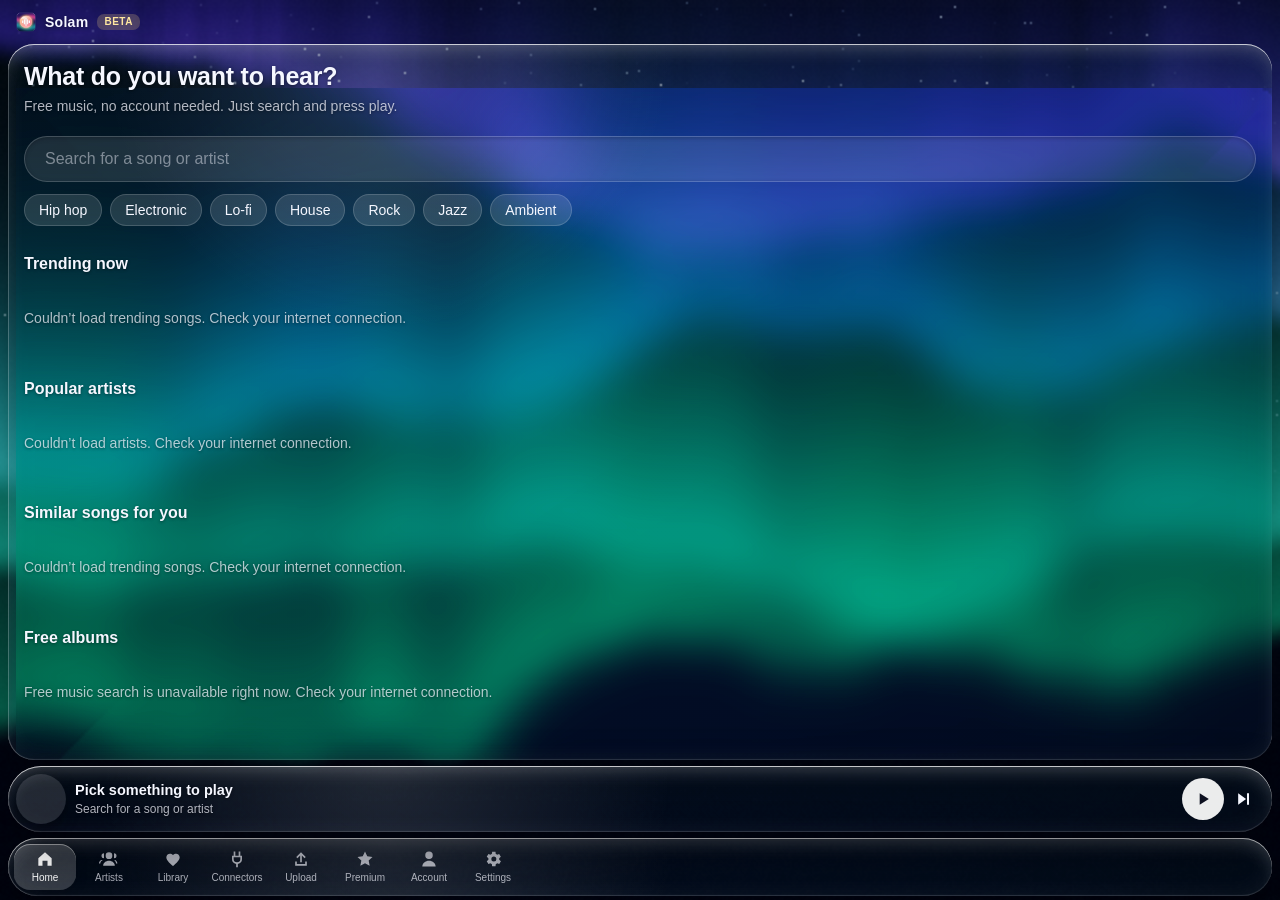
==== app/index.html @ c08d7400 "Add the iPhone version, password reset and Connectors Co-Authored-By: Claude Opus 5.5 <noreply@anthr" ====
<!doctype html>
<html lang="en">
<head>
  <meta charset="utf-8">
  <meta http-equiv="Content-Security-Policy" content="default-src 'self'; script-src 'self' https://api.deezer.com; style-src 'self' 'unsafe-inline'; img-src 'self' data: blob: https:; media-src 'self' data: blob: https:; connect-src 'self' https:; manifest-src 'self'; worker-src 'self'; object-src 'none'; base-uri 'none'">
  <meta name="viewport" content="width=device-width, initial-scale=1, viewport-fit=cover">
  <meta name="theme-color" content="#0a0c1c">
  <meta name="apple-mobile-web-app-capable" content="yes">
  <meta name="mobile-web-app-capable" content="yes">
  <meta name="apple-mobile-web-app-status-bar-style" content="black-translucent">
  <meta name="apple-mobile-web-app-title" content="Solam">
  <link rel="apple-touch-icon" href="icon.png">
  <link rel="icon" href="icon.png">
  <link rel="manifest" href="manifest.webmanifest">
  <title>Solam</title>
  <link rel="stylesheet" href="styles.css">
  <link rel="stylesheet" href="mobile.css">
</head>
<body>
  <canvas id="bg"></canvas>

  <header id="titlebar">
    <div class="brand"><img src="icon.png" alt=""><span>Solam</span><span class="beta-tag">BETA</span><button id="update-notice" hidden></button></div>
    <div class="win-buttons">
      <button id="win-min" title="Minimize" data-t="title" aria-label="Minimize"></button>
      <button id="win-max" title="Maximize" data-t="title" aria-label="Maximize"></button>
      <button id="win-close" title="Close" data-t="title" aria-label="Close"></button>
    </div>
  </header>

  <nav id="dock" class="glass pulse" aria-label="Main menu"></nav>

  <main id="stage">
    <section class="page" id="page-home"><div class="glass panel scroll" id="home"></div></section>
    <section class="page" id="page-library"><div class="glass panel scroll" id="library"></div></section>
    <section class="page" id="page-artists"><div class="glass panel scroll" id="artists"></div></section>
    <section class="page" id="page-artist"><div class="glass panel scroll" id="artist"></div></section>
    <section class="page" id="page-collection"><div class="glass panel scroll" id="collection"></div></section>
    <section class="page" id="page-connectors"><div class="glass panel scroll" id="connectors"></div></section>
    <section class="page" id="page-upload"><div class="glass panel scroll" id="upload"></div></section>
    <section class="page" id="page-premium"><div class="glass panel scroll" id="premium"></div></section>
    <section class="page" id="page-account"><div class="glass panel scroll" id="account"></div></section>
    <section class="page" id="page-settings"><div class="glass panel scroll" id="settings"></div></section>
  </main>

  <section id="bigcover" aria-hidden="true">
    <button class="icon-button" id="bigcover-close" title="Close big cover" data-t="title" aria-label="Close big cover"></button>
    <div class="bc-art">
      <canvas id="bc-viz"></canvas>
      <img id="bc-img" alt="">
    </div>
    <div class="bc-side">
      <h1 id="bc-title"></h1>
      <p id="bc-artist"></p>
      <div class="glass bc-lyrics" id="bc-lyrics"></div>
    </div>
  </section>

  <footer id="player" class="glass pulse">
    <button id="np-art" title="Open big cover" data-t="title" aria-label="Open big cover"><img alt=""></button>
    <div class="np-text">
      <strong id="np-title"></strong>
      <span id="np-artist"></span>
    </div>
    <button id="np-heart" class="icon-button heart" title="Add to favourites" aria-label="Add to favourites" data-t="title" hidden></button>
    <span class="badge" id="np-badge" hidden></span>
    <div class="np-center">
      <div class="np-controls">
        <button id="np-prev" class="icon-button" title="Previous" data-t="title" aria-label="Previous"></button>
        <button id="np-play" class="icon-button big" title="Play or pause" data-t="title" aria-label="Play or pause"></button>
        <button id="np-next" class="icon-button" title="Next" data-t="title" aria-label="Next"></button>
      </div>
      <div class="np-time">
        <span id="np-pos">0:00</span>
        <input id="np-seek" type="range" min="0" max="1000" value="0" aria-label="Position">
        <span id="np-dur">0:00</span>
      </div>
    </div>
    <canvas id="np-viz" width="150" height="46"></canvas>
    <div class="np-tools">
      <input id="np-volume" type="range" min="0" max="1" step="0.01" aria-label="Volume">
      <button id="np-mini" class="icon-button" title="Mini player" data-t="title" aria-label="Mini player"></button>
    </div>
  </footer>

  <div id="toast" role="status"></div>
  <audio id="audio" preload="metadata"></audio>
  <audio id="audio2" preload="metadata"></audio>

  <script src="web-config.js"></script>
  <script src="i18n.js"></script>
  <script src="connectors.js"></script>
  <script src="music-core.js"></script>
  <script src="web-backend.js"></script>
  <script src="web-bridge.js"></script>
  <script src="themes.js"></script>
  <script src="glass.js"></script>
  <script src="app.js"></script>
  <script src="register-sw.js"></script>
</body>
</html>
---- app/styles.css ----
:root {
  --tint-rgb: 14, 22, 44;
  --tint-a: 0.25;
  --radius: 26px;
  --shine: 0.25;
  --ink: #f5f7ff;
  --ink-soft: rgba(245, 247, 255, 0.72);
  --ink-faint: rgba(245, 247, 255, 0.46);
  --line: rgba(255, 255, 255, 0.16);
  --accent: #7fe3ff;
  --glow: 120, 170, 255;
}

* { box-sizing: border-box; }

html, body {
  height: 100%;
  margin: 0;
  overflow: hidden;
  background: #05060c;
  color: var(--ink);
  font: 14px/1.45 "Segoe UI Variable Text", "Segoe UI", sans-serif;
  user-select: none;
}

button, input { font: inherit; color: inherit; }
button { border: 0; background: none; cursor: pointer; }
img { display: block; }
h1, h2, h3, p { margin: 0; }

#bg { position: fixed; inset: 0; width: 100%; height: 100%; }

/* Liquid glass */
.glass {
  position: relative;
  isolation: isolate;
  overflow: hidden;
  border-radius: var(--radius);
  background: linear-gradient(145deg, rgba(var(--tint-rgb), calc(var(--tint-a) * 0.82)), rgba(var(--tint-rgb), calc(var(--tint-a) * 1.12)));
  box-shadow:
    inset 0 1px 0.5px rgba(255, 255, 255, 0.72),
    inset 1px 0 0.5px rgba(255, 255, 255, 0.2),
    inset 0 -1px 1px rgba(255, 255, 255, 0.16),
    inset 0 14px 26px -18px rgba(255, 255, 255, 0.4),
    inset 0 0 26px rgba(255, 255, 255, 0.06),
    0 18px 50px rgba(0, 0, 0, 0.38);
  text-shadow: 0 1px 3px rgba(0, 0, 0, 0.42);
}

.glass::before {
  content: "";
  position: absolute;
  inset: 0;
  z-index: -1;
  border-radius: inherit;
  pointer-events: none;
  opacity: var(--shine);
  background: radial-gradient(420px circle at var(--mx, 30%) var(--my, 0%), rgba(255, 255, 255, 0.48), transparent 68%);
}

.glass::after {
  content: "";
  position: absolute;
  top: -40%;
  bottom: -40%;
  left: -45%;
  width: 34%;
  z-index: -1;
  pointer-events: none;
  opacity: calc(var(--shine) * 0.55);
  transform: rotate(16deg);
  background: linear-gradient(90deg, transparent, rgba(255, 255, 255, 0.3), transparent);
  animation: sweep 13s ease-in-out infinite;
}

@keyframes sweep {
  0%, 12% { left: -45%; }
  62%, 100% { left: 125%; }
}

/* Frame */
#titlebar {
  position: fixed;
  top: 0;
  left: 0;
  right: 0;
  height: 40px;
  z-index: 40;
  display: flex;
  align-items: center;
  justify-content: space-between;
  -webkit-app-region: drag;
}

.brand {
  display: flex;
  align-items: center;
  gap: 9px;
  padding-left: 18px;
  font-weight: 600;
  letter-spacing: 0.02em;
  text-shadow: 0 1px 5px rgba(0, 0, 0, 0.55);
}
.brand img { width: 20px; height: 20px; }

.win-buttons { display: flex; height: 100%; -webkit-app-region: no-drag; }
.win-buttons button { width: 46px; display: grid; place-items: center; transition: background 0.15s; }
.win-buttons button:hover { background: rgba(255, 255, 255, 0.14); }
.win-buttons #win-close:hover { background: #d92a3f; }
.win-buttons svg { width: 13px; height: 13px; }

#dock {
  position: fixed;
  top: 52px;
  left: 16px;
  bottom: 118px;
  width: 72px;
  z-index: 10;
  display: flex;
  flex-direction: column;
  align-items: center;
  gap: 3px;
  padding: 8px 0;
  overflow-y: auto;
}

.dock-item {
  position: relative;
  flex: none;
  width: 56px;
  padding: 5px 0 4px;
  border-radius: 16px;
  color: var(--ink-soft);
  display: flex;
  flex-direction: column;
  align-items: center;
  gap: 2px;
  font-size: 10.5px;
  transition: background 0.2s, color 0.2s;
}
.dock-item svg { width: 20px; height: 20px; }
.dock-item:hover { background: rgba(255, 255, 255, 0.1); color: var(--ink); }
.dock-item.active {
  color: #fff;
  background: rgba(255, 255, 255, 0.2);
  box-shadow: inset 0 1px 0 rgba(255, 255, 255, 0.5), 0 3px 12px rgba(0, 0, 0, 0.2);
}
.dock-spacer { flex: 1; }

#stage {
  position: fixed;
  top: 52px;
  left: 102px;
  right: 16px;
  bottom: 118px;
  z-index: 5;
}

.page { position: absolute; inset: 0; opacity: 0; visibility: hidden; transition: opacity 0.22s; }
.page.active { opacity: 1; visibility: visible; }
.page.active > .panel { animation: page-in 0.5s cubic-bezier(.2, .85, .2, 1) backwards; }
@keyframes page-in { from { opacity: 0; transform: translateY(18px) scale(0.985); } }
.panel { height: 100%; }
.scroll { overflow-y: auto; padding: 30px 34px 40px; }

::-webkit-scrollbar { width: 9px; }
::-webkit-scrollbar-thumb { background: rgba(255, 255, 255, 0.25); border: 2px solid transparent; background-clip: padding-box; border-radius: 9px; }

/* Content */
.page-title { font: 600 30px/1.15 "Segoe UI Variable Display", "Segoe UI", sans-serif; letter-spacing: -0.01em; }
.page-sub { color: var(--ink-soft); margin: 5px 0 20px; max-width: 700px; }
.section-title { font-size: 16px; font-weight: 600; margin: 26px 0 11px; }

.search {
  width: 100%;
  max-width: 660px;
  height: 46px;
  padding: 0 20px;
  border: 1px solid var(--line);
  border-radius: 23px;
  outline: 0;
  background: rgba(255, 255, 255, 0.11);
  box-shadow: inset 0 1px 4px rgba(0, 0, 0, 0.22);
  user-select: text;
}
.search::placeholder { color: var(--ink-faint); }
.search:focus { border-color: rgba(255, 255, 255, 0.55); background: rgba(255, 255, 255, 0.16); }

.row-button, .button, .chip {
  border-radius: 18px;
  background: rgba(255, 255, 255, 0.13);
  border: 1px solid var(--line);
  transition: background 0.18s;
}
.row-button:hover, .button:hover, .chip:hover { background: rgba(255, 255, 255, 0.23); }
.button { height: 36px; padding: 0 15px; }
.button.small { height: 30px; padding: 0 12px; font-size: 12.5px; }
.chip { height: 32px; padding: 0 14px; }
.chips, .actions { display: flex; flex-wrap: wrap; gap: 8px; margin: 12px 0; }

.track {
  width: 100%;
  display: grid;
  grid-template-columns: 44px minmax(0, 1fr) auto auto 34px 34px 50px;
  gap: 10px;
  cursor: pointer;
  align-items: center;
  padding: 7px 10px;
  border-radius: 13px;
  text-align: left;
  transition: background 0.15s, transform 0.22s cubic-bezier(.2, .8, .2, 1), box-shadow 0.22s;
  animation: row-in 0.5s cubic-bezier(.2, .8, .2, 1) calc(var(--i, 0) * 26ms) backwards;
}
@keyframes row-in { from { opacity: 0; transform: translateY(14px); } }
.track:hover { background: rgba(255, 255, 255, 0.11); transform: translateY(-2px) scale(1.006); box-shadow: 0 8px 22px rgba(0, 0, 0, 0.2); }
.track .add, .track .heart:not(.on) { opacity: 0; transition: opacity 0.15s; }
.track:hover .add, .track:hover .heart, .track:focus-within .add, .track:focus-within .heart { opacity: 1; }
.track .icon-button { width: 32px; height: 32px; }
.track .icon-button svg { width: 18px; height: 18px; }
.heart.on { color: #ff5c8a; }
.plays { color: var(--ink-soft); font-size: 12px; white-space: nowrap; }
.artist-link { display: block; max-width: 100%; padding: 0; color: var(--ink-soft); font-size: 12px; overflow: hidden; white-space: nowrap; text-overflow: ellipsis; text-align: left; }
.artist-link:hover { color: #fff; text-decoration: underline; }
.track.playing { background: rgba(255, 255, 255, 0.18); }
.track img, .track .blank { width: 44px; height: 44px; border-radius: 9px; object-fit: cover; background: rgba(255, 255, 255, 0.12); }
.track-text { min-width: 0; }
.track-text strong, .track-text span, .np-text strong, .np-text span {
  display: block;
  overflow: hidden;
  white-space: nowrap;
  text-overflow: ellipsis;
}
.track-text strong { font-weight: 600; }
.track-text span { color: var(--ink-soft); font-size: 12px; }
.track time { color: var(--ink-faint); font-size: 12px; text-align: right; }

.badge {
  flex: none;
  padding: 2px 8px;
  border-radius: 9px;
  background: rgba(255, 255, 255, 0.14);
  color: var(--ink-soft);
  font-size: 10.5px;
  font-weight: 600;
  white-space: nowrap;
  letter-spacing: 0.02em;
}
.badge.lossless { background: rgba(110, 255, 195, 0.25); color: #caffe8; }

.empty { color: var(--ink-soft); padding: 22px 0; }

.album-grid { display: grid; grid-template-columns: repeat(auto-fill, minmax(155px, 1fr)); gap: 15px; }
.album { text-align: left; min-width: 0; padding: 8px; border-radius: 15px; transition: background 0.18s; }
.album:hover { background: rgba(255, 255, 255, 0.13); }
.album img { width: 100%; aspect-ratio: 1; object-fit: cover; border-radius: 11px; background: rgba(255, 255, 255, 0.1); }
.album strong, .album span { display: block; overflow: hidden; white-space: nowrap; text-overflow: ellipsis; }
.album strong { margin-top: 7px; font-size: 13px; }
.album span { color: var(--ink-soft); font-size: 12px; }

/* Player */
#player {
  position: fixed;
  left: 16px;
  right: 16px;
  bottom: 14px;
  height: 90px;
  z-index: 30;
  display: flex;
  align-items: center;
  gap: 13px;
  padding: 0 19px 0 12px;
  border-radius: 45px;
  transition: opacity 0.3s, transform 0.3s;
}

#np-art { flex: none; width: 66px; height: 66px; padding: 0; border-radius: 50%; overflow: hidden; background: rgba(255, 255, 255, 0.13); box-shadow: 0 5px 16px rgba(0, 0, 0, 0.32); }
#np-art img { width: 100%; height: 100%; object-fit: cover; }
#np-art img:not([src]) { visibility: hidden; }
.np-text { flex: 0 1 240px; min-width: 90px; }
.np-text strong { font-size: 14.5px; }
.np-text span { color: var(--ink-soft); font-size: 12px; }

.np-center { flex: 1; min-width: 240px; display: flex; flex-direction: column; align-items: center; gap: 3px; }
.np-controls { display: flex; align-items: center; gap: 7px; }
.np-time { width: 100%; max-width: 560px; display: flex; align-items: center; gap: 9px; color: var(--ink-soft); font-size: 11.5px; font-variant-numeric: tabular-nums; }
.np-time input { flex: 1; }

.icon-button { width: 36px; height: 36px; border-radius: 50%; display: grid; place-items: center; transition: background 0.15s, transform 0.15s; }
.icon-button:hover { background: rgba(255, 255, 255, 0.16); }
.icon-button:active { transform: scale(0.92); }
.icon-button svg { width: 20px; height: 20px; }
.icon-button.big { width: 44px; height: 44px; background: rgba(255, 255, 255, 0.92); color: #0d1020; }
.icon-button.big:hover { background: #fff; }
.icon-button.active { color: var(--accent); }

#np-viz { flex: none; width: 150px; height: 46px; }
.np-tools { flex: none; display: flex; align-items: center; gap: 5px; }
#np-volume { width: 88px; }

input[type="range"] { -webkit-appearance: none; appearance: none; height: 16px; margin: 0; background: transparent; cursor: pointer; --fill: 0%; }
input[type="range"]::-webkit-slider-runnable-track {
  height: 5px;
  border-radius: 3px;
  background: linear-gradient(90deg, #fff var(--fill), rgba(255, 255, 255, 0.26) var(--fill));
}
input[type="range"]::-webkit-slider-thumb {
  -webkit-appearance: none;
  width: 15px;
  height: 15px;
  margin-top: -5px;
  border-radius: 50%;
  background: #fff;
  box-shadow: 0 1px 6px rgba(0, 0, 0, 0.4);
}

/* Big cover */
#bigcover {
  position: fixed;
  inset: 40px 0 112px;
  z-index: 20;
  display: grid;
  grid-template-columns: minmax(0, 1.05fr) minmax(320px, 1fr);
  gap: 44px;
  align-items: center;
  padding: 10px 56px 16px;
  opacity: 0;
  visibility: hidden;
  transform: scale(1.025);
  perspective: 900px;
  transition: opacity 0.32s, transform 0.42s cubic-bezier(.2, .8, .2, 1), visibility 0.32s;
}
body.big #bigcover { opacity: 1; visibility: visible; transform: none; }
body.big #dock, body.big #stage { opacity: 0; pointer-events: none; }
#dock, #stage { transition: opacity 0.3s; }
body.big.idle #player { opacity: 0; transform: translateY(24px); }

#bigcover-close { position: absolute; top: 3px; left: 16px; z-index: 2; }

.bc-art { position: relative; display: grid; place-items: center; height: 100%; min-height: 0; }
#bc-viz { position: absolute; width: 100%; height: 100%; }
#bc-img {
  position: relative;
  width: min(62%, 54vh);
  aspect-ratio: 1;
  object-fit: cover;
  border-radius: 28px;
  background: rgba(255, 255, 255, 0.1);
  box-shadow: inset 0 0 0 1px rgba(255, 255, 255, 0.3), 0 30px 76px rgba(0, 0, 0, 0.52), 0 0 110px rgba(var(--glow), 0.5);
  transition: transform 0.22s ease-out, box-shadow 0.6s;
}
#bc-img:not([src]) { visibility: hidden; }

.bc-side { display: flex; flex-direction: column; height: 100%; min-height: 0; padding-top: 18px; }
#bc-title { font: 700 clamp(25px, 3.1vw, 42px)/1.1 "Segoe UI Variable Display", "Segoe UI", sans-serif; text-shadow: 0 2px 12px rgba(0, 0, 0, 0.5); }
#bc-artist { margin: 6px 0 16px; color: var(--ink-soft); font-size: 16px; text-shadow: 0 1px 6px rgba(0, 0, 0, 0.5); }
.bc-lyrics { flex: 1; min-height: 0; overflow-y: auto; padding: 22px 26px; scroll-behavior: smooth; }
.bc-lyrics p { margin: 0 0 13px; font-size: 20px; font-weight: 600; line-height: 1.32; color: var(--ink-faint); transition: color 0.25s, transform 0.25s; transform-origin: left center; }
.bc-lyrics p.past { color: var(--ink-soft); }
.bc-lyrics p.current { color: #fff; transform: scale(1.04); }
.bc-lyrics.plain p { font-size: 16px; font-weight: 500; color: var(--ink-soft); margin-bottom: 6px; }
.bc-lyrics .lyric-note { font-size: 15px; font-weight: 500; color: var(--ink-soft); }

/* Settings */
.setting-group { margin-top: 15px; padding: 17px 20px; border-radius: 19px; background: rgba(255, 255, 255, 0.07); border: 1px solid rgba(255, 255, 255, 0.1); }
.setting-group h3 { font-size: 16px; font-weight: 600; margin-bottom: 9px; }
.setting { display: grid; grid-template-columns: minmax(170px, 1fr) minmax(170px, 1.5fr) 52px; gap: 15px; align-items: center; min-height: 42px; }
.setting label { display: block; }
.setting small { display: block; color: var(--ink-soft); font-size: 11.5px; line-height: 1.25; }
.setting output { text-align: right; color: var(--ink-soft); font-variant-numeric: tabular-nums; font-size: 12px; }
.setting input[type="range"] { width: 100%; }

.toggle { position: relative; width: 42px; height: 24px; border-radius: 12px; background: rgba(255, 255, 255, 0.22); transition: background 0.2s; justify-self: start; }
.toggle::after { content: ""; position: absolute; top: 3px; left: 3px; width: 18px; height: 18px; border-radius: 50%; background: #fff; box-shadow: 0 1px 4px rgba(0, 0, 0, 0.35); transition: transform 0.24s cubic-bezier(.3, 1.5, .5, 1); }
.toggle[aria-checked="true"] { background: #38c8a1; }
.toggle[aria-checked="true"]::after { transform: translateX(18px); }

.segmented { display: inline-flex; padding: 3px; border-radius: 15px; background: rgba(0, 0, 0, 0.2); justify-self: start; flex-wrap: wrap; }
.segmented button { min-width: 62px; height: 28px; padding: 0 11px; border-radius: 12px; color: var(--ink-soft); font-size: 12.5px; }
.segmented button.on { color: #101428; background: rgba(255, 255, 255, 0.92); text-shadow: none; font-weight: 600; }

.theme-grid { display: grid; grid-template-columns: repeat(auto-fill, minmax(150px, 1fr)); gap: 11px; margin-bottom: 11px; }
.theme-card { position: relative; height: 92px; overflow: hidden; border-radius: 15px; text-align: left; padding: 9px 12px; display: flex; align-items: flex-end; font-weight: 600; background-size: 220% 220%; animation: drift 9s ease-in-out infinite alternate; box-shadow: inset 0 0 0 1px rgba(255, 255, 255, 0.2); text-shadow: 0 1px 5px rgba(0, 0, 0, 0.75); }
.theme-card.on { box-shadow: inset 0 0 0 2px #fff, 0 0 18px rgba(255, 255, 255, 0.38); }
@keyframes drift { from { background-position: 0% 30%; } to { background-position: 100% 70%; } }
.theme-aurora { background-image: linear-gradient(120deg, #06152e, #0d8e74, #5430c9, #06152e); }
.theme-ocean { background-image: linear-gradient(120deg, #021128, #06506f, #1ba7b2, #021a35); }
.theme-galaxy { background-image: linear-gradient(120deg, #07041b, #2a2d9e, #ad2d88, #e9b189, #07041b); }
.theme-lava { background-image: linear-gradient(120deg, #120306, #7c0b05, #ff5a06, #ffc145, #240505); }
.theme-neon { background-image: linear-gradient(120deg, #08072a, #5a0d72, #ee1898, #16b8f0, #08072a); }
.theme-album { background-image: linear-gradient(120deg, #43309b, #cb4b8a, #e7a35f, #2a7ea3); }

.source-row { display: flex; align-items: center; gap: 13px; min-height: 39px; }
.source-row strong { min-width: 130px; }
.source-row span { flex: 1; color: var(--ink-soft); font-size: 12.5px; }
.status-note { color: var(--ink-soft); font-size: 12.5px; margin-top: 8px; }

.folder-row { display: flex; align-items: center; gap: 10px; color: var(--ink-soft); font-size: 12.5px; padding: 3px 0; }
.folder-row span { flex: 1; overflow: hidden; white-space: nowrap; text-overflow: ellipsis; }

#toast {
  position: fixed;
  left: 50%;
  bottom: 118px;
  z-index: 50;
  max-width: 600px;
  padding: 9px 17px;
  border-radius: 18px;
  background: rgba(10, 13, 28, 0.88);
  border: 1px solid var(--line);
  opacity: 0;
  pointer-events: none;
  transform: translate(-50%, 10px);
  transition: opacity 0.22s, transform 0.22s;
}
#toast.show { opacity: 1; transform: translate(-50%, 0); }

button:focus-visible, input:focus-visible { outline: 2px solid #fff; outline-offset: 2px; }

@media (max-width: 1160px) {
  #np-viz { display: none; }
  #np-badge { display: none; }
}

@media (prefers-reduced-motion: reduce) {
  .glass::after, .theme-card { animation: none; }
}


/* Artists */
.artist-row { display: flex; gap: 14px; overflow-x: auto; padding: 4px 2px 12px; }
.artist-grid { display: grid; grid-template-columns: repeat(auto-fill, minmax(140px, 1fr)); gap: 12px; }
.artist-card { flex: 0 0 136px; min-width: 0; padding: 12px 8px; border-radius: 18px; text-align: center; transition: background 0.2s, transform 0.25s cubic-bezier(.2, .8, .2, 1); animation: row-in 0.5s cubic-bezier(.2, .8, .2, 1) backwards; }
.artist-card:hover { background: rgba(255, 255, 255, 0.13); transform: translateY(-4px); }
.artist-card img, .blank.round { display: grid; place-items: center; width: 104px; height: 104px; margin: 0 auto 9px; border-radius: 50%; object-fit: cover; background: rgba(255, 255, 255, 0.14); font-size: 36px; font-weight: 600; box-shadow: 0 8px 22px rgba(0, 0, 0, 0.3); }
.artist-card strong, .artist-card span { display: block; overflow: hidden; white-space: nowrap; text-overflow: ellipsis; }
.artist-card span { color: var(--ink-soft); font-size: 12px; }
.top-artist { display: flex; align-items: center; gap: 18px; width: 100%; max-width: 520px; padding: 14px 18px; border-radius: 20px; text-align: left; background: rgba(255, 255, 255, 0.11); border: 1px solid rgba(255, 255, 255, 0.14); transition: background 0.2s, transform 0.25s; }
.top-artist:hover { background: rgba(255, 255, 255, 0.19); transform: translateY(-2px); }
.top-artist img, .top-artist .blank.round { flex: none; width: 92px; height: 92px; margin: 0; border-radius: 50%; object-fit: cover; }
.top-artist strong { font-size: 24px; font-weight: 700; }
.top-artist svg { width: 20px; height: 20px; margin-left: 6px; color: var(--accent); vertical-align: -3px; }
.top-artist span { display: block; color: var(--ink-soft); }

.back { position: relative; z-index: 2; margin-bottom: 10px; }
.artist-banner { position: relative; min-height: 270px; display: flex; align-items: flex-end; overflow: hidden; border-radius: 22px; background: linear-gradient(120deg, rgba(var(--glow), 0.5), rgba(255, 255, 255, 0.08)); box-shadow: 0 16px 40px rgba(0, 0, 0, 0.3); animation: page-in 0.55s cubic-bezier(.2, .85, .2, 1) backwards; }
.banner-image { position: absolute; inset: 0; width: 100%; height: 100%; object-fit: cover; }
.banner-shade { position: absolute; inset: 0; background: linear-gradient(180deg, rgba(4, 6, 16, 0.08), rgba(4, 6, 16, 0.8)); }
.banner-content { position: relative; display: flex; align-items: center; gap: 22px; padding: 22px 26px; width: 100%; }
.banner-pic, .banner-content .blank.round { flex: none; width: 148px; height: 148px; margin: 0; border-radius: 50%; object-fit: cover; box-shadow: 0 0 0 3px rgba(255, 255, 255, 0.7), 0 14px 34px rgba(0, 0, 0, 0.45); }
.banner-text { min-width: 0; }
.banner-text h1 { margin: 0; font: 700 38px/1.1 "Segoe UI Variable Display", "Segoe UI", sans-serif; overflow-wrap: anywhere; }
.banner-text h1 svg { width: 26px; height: 26px; margin-left: 8px; color: var(--accent); vertical-align: -3px; }
.banner-text > p { color: var(--ink-soft); }
.stats { display: flex; flex-wrap: wrap; gap: 26px; margin-top: 10px; }
.stat strong { display: block; font-size: 20px; }
.stat span { color: var(--ink-soft); font-size: 12px; }
.artist-bio { margin: 14px 4px 0; max-width: 780px; color: var(--ink-soft); white-space: pre-line; user-select: text; }
.button.primary { color: #0d1020; font-weight: 600; text-shadow: none; background: rgba(255, 255, 255, 0.93); }
.button.primary:hover { background: #fff; }
.button.follow.on { background: rgba(255, 255, 255, 0.3); }
.button:disabled { cursor: default; opacity: 0.68; }
.chip.selected { color: #0d1020; text-shadow: none; font-weight: 600; background: rgba(255, 255, 255, 0.92); }
.hidden { display: none !important; }

[hidden] { display: none !important; }

/* Forms */
.field { width: 100%; max-width: 440px; height: 38px; padding: 0 13px; border: 1px solid var(--line); border-radius: 12px; outline: 0; color-scheme: dark; background: rgba(255, 255, 255, 0.1); user-select: text; }
.field:focus { border-color: rgba(255, 255, 255, 0.6); }
.field::placeholder { color: var(--ink-faint); }
.form-row { margin: 13px 0; }
.form-row > label { display: block; margin-bottom: 5px; font-weight: 600; }
.form-row > small { display: block; margin-top: 4px; color: var(--ink-soft); font-size: 12px; }
.form-row label.check, label.check { display: flex; align-items: center; gap: 9px; margin: 8px 0; font-weight: 400; cursor: pointer; }
.check input { width: 17px; height: 17px; accent-color: #38c8a1; }
.auth .field { display: block; margin-bottom: 9px; }
.notice { padding: 13px 17px; border-radius: 15px; background: rgba(255, 255, 255, 0.1); }
.group-head { display: flex; align-items: center; gap: 8px; }
.group-head h3 { flex: 1; margin: 0; }
.review-row { display: flex; align-items: center; gap: 10px; padding: 8px 10px; border-radius: 12px; }
.review-row:hover { background: rgba(255, 255, 255, 0.08); }
.review-row .track-text { flex: 1; }
.status-approved { background: rgba(110, 255, 195, 0.25); color: #caffe8; }
.status-rejected { background: rgba(255, 110, 130, 0.25); color: #ffd3da; }
.status-pending { background: rgba(255, 215, 120, 0.22); color: #ffeec2; }
.memory-reading { font-size: 18px; font-weight: 600; }

.pop-menu { position: fixed; z-index: 60; width: 250px; max-height: 300px; overflow-y: auto; padding: 7px; border-radius: 15px; background: rgba(16, 20, 40, 0.97); border: 1px solid var(--line); box-shadow: 0 16px 40px rgba(0, 0, 0, 0.5); animation: page-in 0.2s ease-out; }
.pop-menu > button { display: block; width: 100%; padding: 7px 10px; border-radius: 9px; text-align: left; overflow: hidden; white-space: nowrap; text-overflow: ellipsis; }
.pop-menu > button:hover { background: rgba(255, 255, 255, 0.13); }
.pop-new { display: flex; gap: 6px; padding: 5px 3px 2px; }
.pop-new .field { height: 30px; min-width: 0; padding: 0 9px; font-size: 13px; }

/* Premium */
.premium-hero { text-align: center; padding: 26px 0 10px; }
.premium-hero .page-sub { margin-left: auto; margin-right: auto; }
.premium-star { display: inline-grid; place-items: center; width: 82px; height: 82px; margin-bottom: 12px; border-radius: 50%; color: #ffe6a0; background: radial-gradient(circle at 35% 30%, rgba(255, 244, 200, 0.5), rgba(255, 190, 80, 0.12)); box-shadow: 0 0 58px rgba(255, 200, 90, 0.48); animation: float 4s ease-in-out infinite; }
.premium-star svg { width: 44px; height: 44px; }
@keyframes float { 50% { transform: translateY(-7px) rotate(5deg); } }
.soon { height: 46px; padding: 0 30px; border-radius: 23px; opacity: 1 !important; font-size: 16px; }
.perks { display: grid; grid-template-columns: repeat(auto-fit, minmax(210px, 1fr)); gap: 13px; margin-top: 26px; }
.perk { padding: 17px; border-radius: 18px; background: rgba(255, 255, 255, 0.09); border: 1px solid rgba(255, 255, 255, 0.12); animation: row-in 0.55s cubic-bezier(.2, .8, .2, 1) backwards; }
.perk strong { display: block; margin-bottom: 4px; font-size: 15px; }
.perk span { color: var(--ink-soft); font-size: 12.5px; }
.perk.more { display: grid; place-items: center; }

@media (max-width: 1160px) {
  .plays { display: none; }
  .track { grid-template-columns: 44px minmax(0, 1fr) 0 auto 34px 34px 46px; }
}

html.calm .track, html.calm .page.active > .panel, html.calm .artist-card, html.calm .artist-banner, html.calm .perk, html.calm .premium-star { animation: none; }
html.calm .track:hover, html.calm .artist-card:hover { transform: none; box-shadow: none; }

/* Blur-free glass for low memory: more tint keeps text readable, and the rim light stays. */
html.light-glass .glass { background: linear-gradient(145deg, rgba(var(--tint-rgb), calc(var(--tint-a) * 0.7 + 0.5)), rgba(var(--tint-rgb), calc(var(--tint-a) * 0.7 + 0.62))); }
html.light-glass .glass::after { display: none; }

#dock { scrollbar-width: none; }
#dock::-webkit-scrollbar { display: none; }

/* The moving light sweep needs its own graphics layer on every panel, so it is saved for High. */
html:not(.quality-high) .glass::after { display: none; }

/* Public beta */
.beta-tag { padding: 1px 7px; border-radius: 7px; background: rgba(255, 220, 130, 0.22); color: #ffe6a0; font-size: 10px; font-weight: 700; letter-spacing: 0.05em; text-shadow: none; }
#update-notice { -webkit-app-region: no-drag; margin-left: 8px; padding: 2px 11px; border-radius: 10px; background: rgba(110, 255, 195, 0.25); color: #caffe8; font-size: 12px; }
textarea.field { display: block; max-width: 100%; height: auto; padding: 9px 13px; resize: vertical; font: inherit; }
.pop-menu textarea.field { font-size: 13px; }
.pop-title { margin: 6px 3px 3px; color: var(--ink-faint); font-size: 11.5px; font-weight: 600; }
.pop-note { margin: 3px; color: var(--ink-faint); font-size: 12px; }
.offline-mark { display: inline-block; margin-right: 5px; color: #9ff5cf; vertical-align: -2px; }
.offline-mark svg { width: 14px; height: 14px; }
.track-text strong > span { display: inline; }
.track-text.wrap span { white-space: normal; }
.button.danger { background: #d92a3f; color: #fff; text-shadow: none; }
.button.danger:hover { background: #ee3a50; }
.profile-preview { position: relative; display: flex; align-items: center; gap: 14px; min-height: 118px; padding: 14px; margin-bottom: 8px; overflow: hidden; border-radius: 16px; background: linear-gradient(120deg, rgba(var(--glow), 0.4), rgba(255, 255, 255, 0.07)); }
.profile-preview strong { position: relative; font-size: 22px; text-shadow: 0 2px 8px rgba(0, 0, 0, 0.7); }
.profile-pic, .profile-preview .blank.round { position: relative; flex: none; width: 90px; height: 90px; margin: 0; border-radius: 50%; object-fit: cover; box-shadow: 0 0 0 2px rgba(255, 255, 255, 0.7), 0 8px 20px rgba(0, 0, 0, 0.4); }
.locked-row { display: flex; align-items: center; gap: 8px; margin-top: 10px; color: var(--ink-soft); font-size: 12.5px; }
.locked-row svg { flex: none; width: 15px; height: 15px; color: #ffe6a0; }

/* Connectors */
.steps { margin: 8px 0; padding-left: 22px; color: var(--ink-soft); font-size: 13px; }
.steps li { margin-bottom: 4px; }
.link-chip { margin: 2px 0 8px; font-size: 12.5px; }
.connector-card textarea.field { max-width: 560px; }
---- app/mobile.css ----
/* The phone layout of Solam. */
html, body { height: 100dvh; overscroll-behavior: none; -webkit-text-size-adjust: 100%; }
body { --top: calc(env(safe-area-inset-top, 0px) + 44px); --tabs: calc(env(safe-area-inset-bottom, 0px) + 62px); }

#titlebar { position: fixed; top: env(safe-area-inset-top, 0px); height: 44px; -webkit-app-region: none; }
.brand { padding-left: 16px; }
.win-buttons, #np-mini, #np-viz, #np-badge { display: none !important; }

#stage { top: var(--top); left: 8px; right: 8px; bottom: calc(var(--tabs) + 78px); }
.scroll { padding: 18px 16px 28px; -webkit-overflow-scrolling: touch; }
.page-title { font-size: 25px; }
.search { max-width: 100%; font-size: 16px; }
.field { font-size: 16px; max-width: 100%; }

#dock {
  top: auto; left: 8px; right: 8px; bottom: calc(env(safe-area-inset-bottom, 0px) + 4px);
  width: auto; height: 58px; flex-direction: row; justify-content: flex-start; gap: 2px;
  padding: 0 6px; overflow-x: auto; overflow-y: hidden; border-radius: 29px;
}
.dock-spacer { display: none; }
.dock-item { flex: 0 0 62px; width: 62px; font-size: 10px; }

#player {
  left: 8px; right: 8px; bottom: calc(var(--tabs) + 6px); height: 66px; gap: 9px;
  padding: 0 10px 0 8px; border-radius: 33px;
}
#np-art { width: 50px; height: 50px; }
.np-text { flex: 1 1 auto; min-width: 0; }
.np-center { flex: none; min-width: 0; }
.np-time, #np-prev, .np-tools { display: none; }
#np-heart { width: 34px; height: 34px; flex: none; }
.np-controls { gap: 2px; }
.icon-button.big { width: 42px; height: 42px; }

.track { grid-template-columns: 44px minmax(0, 1fr) 34px 34px; gap: 7px; padding: 7px 4px; }
.track .plays, .track .badge, .track time { display: none; }
.track .add, .track .heart:not(.on) { opacity: 0.8; }
.track:hover { transform: none; box-shadow: none; }

.artist-card { flex-basis: 112px; }
.artist-card img, .blank.round { width: 84px; height: 84px; }
.artist-grid { grid-template-columns: repeat(auto-fill, minmax(104px, 1fr)); }
.album-grid { grid-template-columns: repeat(auto-fill, minmax(120px, 1fr)); }
.top-artist img, .top-artist .blank.round { width: 68px; height: 68px; }
.top-artist strong { font-size: 19px; }

.artist-banner { min-height: 0; }
.banner-content { flex-direction: column; align-items: flex-start; gap: 12px; padding: 54px 16px 16px; }
.banner-pic, .banner-content .blank.round { width: 96px; height: 96px; }
.banner-text h1 { font-size: 27px; }
.stats { gap: 18px; }

.setting { grid-template-columns: minmax(0, 1fr); gap: 6px; padding: 8px 0; }
.setting output { display: none; }
.setting-group { padding: 14px; }
.theme-grid { grid-template-columns: repeat(2, minmax(0, 1fr)); }
.source-row, .review-row { flex-wrap: wrap; }
.connector-card .actions { flex-wrap: wrap; }
.perks { grid-template-columns: minmax(0, 1fr); }
.pop-menu { max-width: calc(100vw - 24px); }
#toast { width: calc(100% - 32px); max-width: none; bottom: calc(var(--tabs) + 82px); }

/* Big cover becomes one scrolling column, with the seek bar back in the player. */
#bigcover {
  inset: var(--top) 0 calc(var(--tabs) + 150px); display: block; overflow-y: auto; padding: 8px 18px 20px;
}
#bigcover-close { top: 0; left: 8px; }
.bc-art { height: auto; padding-top: 42px; }
#bc-viz { display: none; }
#bc-img { width: min(76vw, 42dvh); }
.bc-side { height: auto; padding-top: 16px; }
#bc-title { font-size: 25px; }
.bc-lyrics { min-height: 240px; }
.bc-lyrics p { font-size: 18px; }
body.big #player { height: 140px; flex-wrap: wrap; align-content: center; padding-top: 8px; padding-bottom: 8px; border-radius: 28px; }
body.big .np-text { flex-basis: calc(100% - 110px); }
body.big .np-center { order: 3; width: 100%; flex-basis: 100%; }
body.big .np-time { display: flex; max-width: none; }
body.big #np-prev { display: grid; }
body.big.idle #player { opacity: 1; transform: none; }
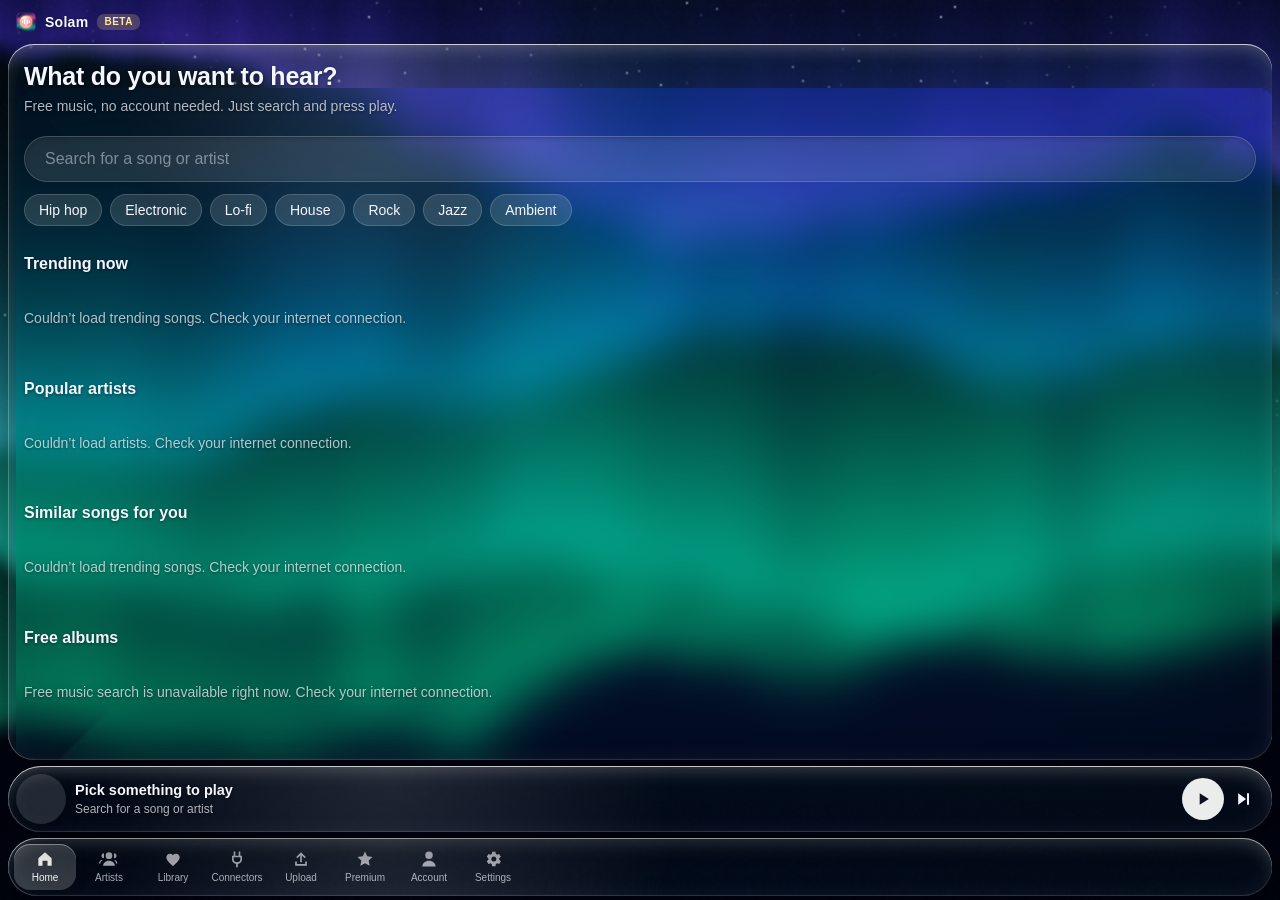
==== commit d6172d78: "Add Listen to the full song Co-Authored-By: Claude Opus 5.5 <noreply@anthropic.com>" ====
--- a/app/index.html
+++ b/app/index.html
@@ -52,6 +52,7 @@
     <div class="bc-side">
       <h1 id="bc-title"></h1>
       <p id="bc-artist"></p>
+      <button id="bc-full" class="chip full-song" hidden></button>
       <div class="glass bc-lyrics" id="bc-lyrics"></div>
     </div>
   </section>
@@ -64,6 +65,7 @@
     </div>
     <button id="np-heart" class="icon-button heart" title="Add to favourites" aria-label="Add to favourites" data-t="title" hidden></button>
     <span class="badge" id="np-badge" hidden></span>
+    <button id="np-full" class="chip full-song" hidden></button>
     <div class="np-center">
       <div class="np-controls">
         <button id="np-prev" class="icon-button" title="Previous" data-t="title" aria-label="Previous"></button>
--- a/app/styles.css
+++ b/app/styles.css
@@ -546,3 +546,9 @@
 .steps li { margin-bottom: 4px; }
 .link-chip { margin: 2px 0 8px; font-size: 12.5px; }
 .connector-card textarea.field { max-width: 560px; }
+
+.full-song { flex: none; height: 30px; padding: 0 12px; font-size: 12.5px; white-space: nowrap; }
+#bc-full { align-self: flex-start; margin: -6px 0 14px; }
+@media (max-width: 1180px) {
+  #np-full { display: none; }
+}
--- a/app/mobile.css
+++ b/app/mobile.css
@@ -4,7 +4,7 @@
 
 #titlebar { position: fixed; top: env(safe-area-inset-top, 0px); height: 44px; -webkit-app-region: none; }
 .brand { padding-left: 16px; }
-.win-buttons, #np-mini, #np-viz, #np-badge { display: none !important; }
+.win-buttons, #np-mini, #np-viz, #np-badge, #np-full { display: none !important; }
 
 #stage { top: var(--top); left: 8px; right: 8px; bottom: calc(var(--tabs) + 78px); }
 .scroll { padding: 18px 16px 28px; -webkit-overflow-scrolling: touch; }
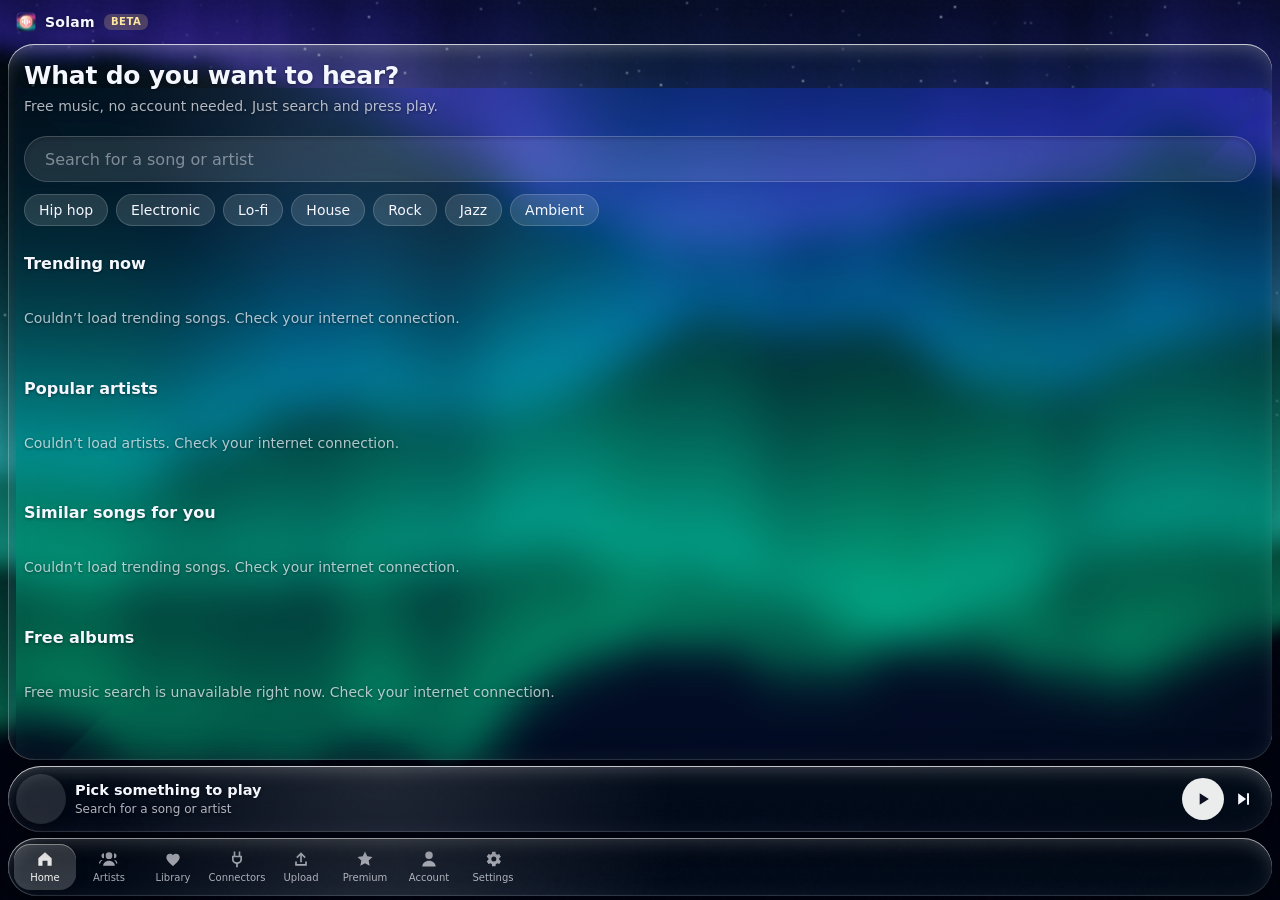
==== commit 421a92ad: "Add update messages and the Android notice Co-Authored-By: Claude Opus 5.5 <noreply@anthropic.com>" ====
--- a/app/index.html
+++ b/app/index.html
@@ -85,6 +85,15 @@
     </div>
   </footer>
 
+  <div id="update-box" class="glass" role="dialog" aria-labelledby="update-title" hidden>
+    <h2 id="update-title"></h2>
+    <p id="update-note"></p>
+    <div class="actions">
+      <button id="update-action" class="button primary"></button>
+      <button id="update-later" class="button"></button>
+    </div>
+  </div>
+
   <div id="toast" role="status"></div>
   <audio id="audio" preload="metadata"></audio>
   <audio id="audio2" preload="metadata"></audio>
--- a/app/styles.css
+++ b/app/styles.css
@@ -19,7 +19,7 @@
   overflow: hidden;
   background: #05060c;
   color: var(--ink);
-  font: 14px/1.45 "Segoe UI Variable Text", "Segoe UI", sans-serif;
+  font: 14px/1.45 "Segoe UI Variable Text", "Segoe UI", -apple-system, BlinkMacSystemFont, system-ui, sans-serif;
   user-select: none;
 }
 
@@ -167,7 +167,7 @@
 ::-webkit-scrollbar-thumb { background: rgba(255, 255, 255, 0.25); border: 2px solid transparent; background-clip: padding-box; border-radius: 9px; }
 
 /* Content */
-.page-title { font: 600 30px/1.15 "Segoe UI Variable Display", "Segoe UI", sans-serif; letter-spacing: -0.01em; }
+.page-title { font: 600 30px/1.15 "Segoe UI Variable Display", "Segoe UI", -apple-system, BlinkMacSystemFont, system-ui, sans-serif; letter-spacing: -0.01em; }
 .page-sub { color: var(--ink-soft); margin: 5px 0 20px; max-width: 700px; }
 .section-title { font-size: 16px; font-weight: 600; margin: 26px 0 11px; }
 
@@ -351,7 +351,7 @@
 #bc-img:not([src]) { visibility: hidden; }
 
 .bc-side { display: flex; flex-direction: column; height: 100%; min-height: 0; padding-top: 18px; }
-#bc-title { font: 700 clamp(25px, 3.1vw, 42px)/1.1 "Segoe UI Variable Display", "Segoe UI", sans-serif; text-shadow: 0 2px 12px rgba(0, 0, 0, 0.5); }
+#bc-title { font: 700 clamp(25px, 3.1vw, 42px)/1.1 "Segoe UI Variable Display", "Segoe UI", -apple-system, BlinkMacSystemFont, system-ui, sans-serif; text-shadow: 0 2px 12px rgba(0, 0, 0, 0.5); }
 #bc-artist { margin: 6px 0 16px; color: var(--ink-soft); font-size: 16px; text-shadow: 0 1px 6px rgba(0, 0, 0, 0.5); }
 .bc-lyrics { flex: 1; min-height: 0; overflow-y: auto; padding: 22px 26px; scroll-behavior: smooth; }
 .bc-lyrics p { margin: 0 0 13px; font-size: 20px; font-weight: 600; line-height: 1.32; color: var(--ink-faint); transition: color 0.25s, transform 0.25s; transform-origin: left center; }
@@ -448,7 +448,7 @@
 .banner-content { position: relative; display: flex; align-items: center; gap: 22px; padding: 22px 26px; width: 100%; }
 .banner-pic, .banner-content .blank.round { flex: none; width: 148px; height: 148px; margin: 0; border-radius: 50%; object-fit: cover; box-shadow: 0 0 0 3px rgba(255, 255, 255, 0.7), 0 14px 34px rgba(0, 0, 0, 0.45); }
 .banner-text { min-width: 0; }
-.banner-text h1 { margin: 0; font: 700 38px/1.1 "Segoe UI Variable Display", "Segoe UI", sans-serif; overflow-wrap: anywhere; }
+.banner-text h1 { margin: 0; font: 700 38px/1.1 "Segoe UI Variable Display", "Segoe UI", -apple-system, BlinkMacSystemFont, system-ui, sans-serif; overflow-wrap: anywhere; }
 .banner-text h1 svg { width: 26px; height: 26px; margin-left: 8px; color: var(--accent); vertical-align: -3px; }
 .banner-text > p { color: var(--ink-soft); }
 .stats { display: flex; flex-wrap: wrap; gap: 26px; margin-top: 10px; }
@@ -552,3 +552,21 @@
 @media (max-width: 1180px) {
   #np-full { display: none; }
 }
+
+/* Lyrics light up across each line as it plays. */
+.bc-lyrics:not(.plain) p:not(.lyric-note) { cursor: pointer; }
+.bc-lyrics p.current {
+  color: transparent;
+  background: linear-gradient(90deg, #fff var(--sweep, 0%), rgba(255, 255, 255, 0.42) var(--sweep, 0%));
+  -webkit-background-clip: text;
+  background-clip: text;
+  text-shadow: none;
+  filter: drop-shadow(0 0 12px rgba(var(--glow), 0.55));
+}
+html.calm .bc-lyrics p.current { color: #fff; background: none; }
+
+.show-more { display: block; margin: 12px auto 4px; }
+
+#update-box { position: fixed; top: 52px; left: 50%; z-index: 55; width: min(520px, calc(100% - 32px)); padding: 20px 24px; transform: translateX(-50%); background: linear-gradient(145deg, rgba(var(--tint-rgb), 0.92), rgba(var(--tint-rgb), 0.97)); backdrop-filter: blur(20px); -webkit-backdrop-filter: blur(20px); animation: page-in 0.4s ease-out; }
+#update-box h2 { font-size: 19px; margin-bottom: 6px; }
+#update-box p { color: var(--ink-soft); }
--- a/app/mobile.css
+++ b/app/mobile.css
@@ -1,5 +1,5 @@
 /* The phone layout of Solam. */
-html, body { height: 100dvh; overscroll-behavior: none; -webkit-text-size-adjust: 100%; }
+html, body { height: 100dvh; overscroll-behavior: none; -webkit-text-size-adjust: 100%; touch-action: manipulation; -webkit-tap-highlight-color: transparent; }
 body { --top: calc(env(safe-area-inset-top, 0px) + 44px); --tabs: calc(env(safe-area-inset-bottom, 0px) + 62px); }
 
 #titlebar { position: fixed; top: env(safe-area-inset-top, 0px); height: 44px; -webkit-app-region: none; }
@@ -70,7 +70,7 @@
 #bc-img { width: min(76vw, 42dvh); }
 .bc-side { height: auto; padding-top: 16px; }
 #bc-title { font-size: 25px; }
-.bc-lyrics { min-height: 240px; }
+.bc-lyrics { flex: none; height: max(260px, 42dvh); }
 .bc-lyrics p { font-size: 18px; }
 body.big #player { height: 140px; flex-wrap: wrap; align-content: center; padding-top: 8px; padding-bottom: 8px; border-radius: 28px; }
 body.big .np-text { flex-basis: calc(100% - 110px); }
@@ -78,3 +78,20 @@
 body.big .np-time { display: flex; max-width: none; }
 body.big #np-prev { display: grid; }
 body.big.idle #player { opacity: 1; transform: none; }
+
+/* A phone on its side has little height, so the glass shrinks to fit. */
+@media (orientation: landscape) and (max-height: 500px) {
+  body { --top: 36px; --tabs: calc(env(safe-area-inset-bottom, 0px) + 50px); }
+  #titlebar { height: 36px; }
+  #stage { left: max(8px, env(safe-area-inset-left, 0px)); right: max(8px, env(safe-area-inset-right, 0px)); bottom: calc(var(--tabs) + 58px); }
+  #dock { height: 46px; left: max(8px, env(safe-area-inset-left, 0px)); right: max(8px, env(safe-area-inset-right, 0px)); }
+  .dock-item { padding: 2px 0; }
+  .dock-item span { display: none; }
+  #player { height: 52px; bottom: calc(var(--tabs) + 2px); left: max(8px, env(safe-area-inset-left, 0px)); right: max(8px, env(safe-area-inset-right, 0px)); }
+  #np-art { width: 40px; height: 40px; }
+  .icon-button.big { width: 36px; height: 36px; }
+  #bigcover { inset: var(--top) 0 calc(var(--tabs) + 62px); }
+  body.big #player { height: 52px; flex-wrap: nowrap; }
+  body.big .np-center { order: 0; width: auto; flex-basis: auto; }
+  body.big .np-time { display: none; }
+}
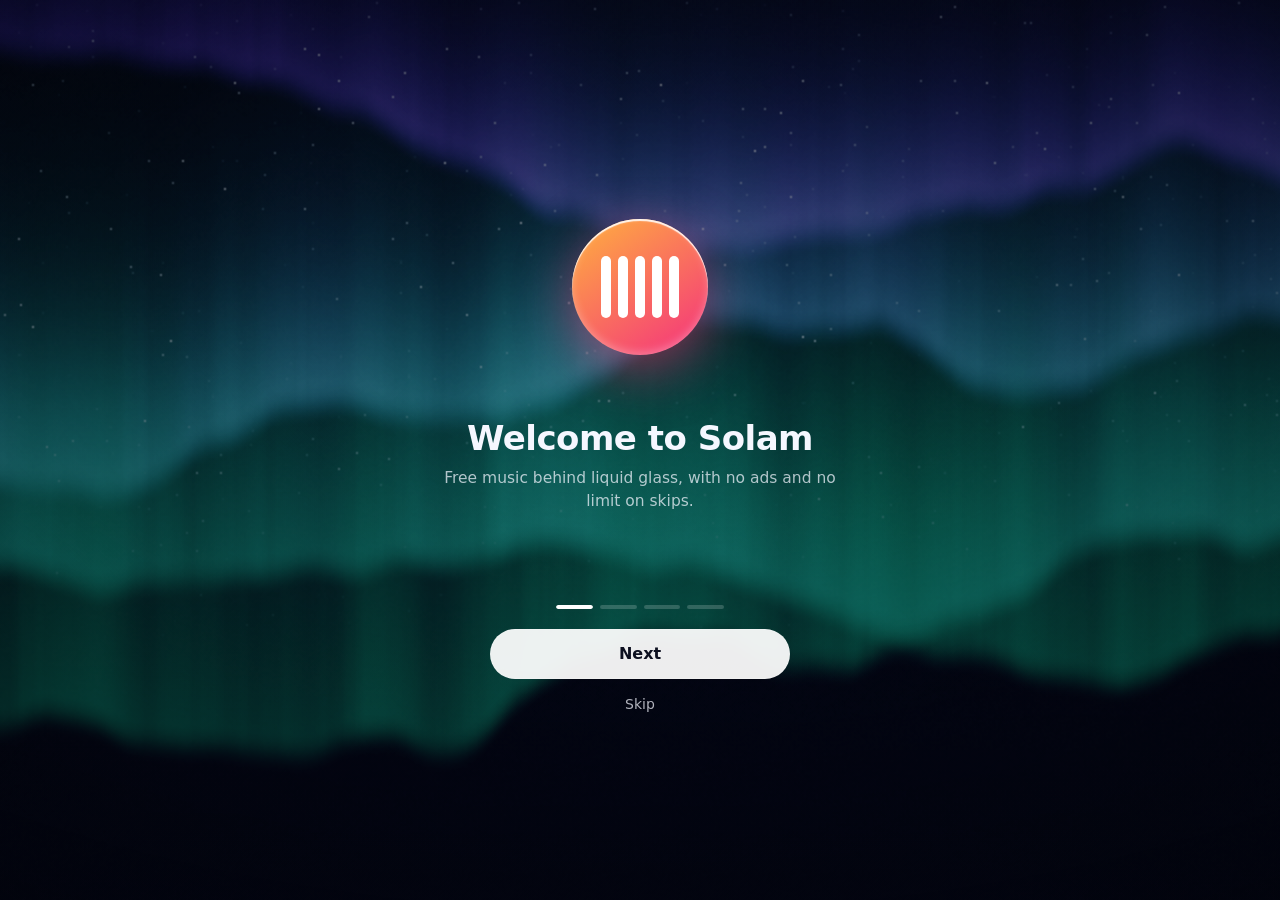
==== commit d3499a21: "Solam 0.9.6 beta: new phone layout, Premium, comments, shared playlists Co-Authored-By: Claude Opus " ====
--- a/app/index.html
+++ b/app/index.html
@@ -20,7 +20,7 @@
   <canvas id="bg"></canvas>
 
   <header id="titlebar">
-    <div class="brand"><img src="icon.png" alt=""><span>Solam</span><span class="beta-tag">BETA</span><button id="update-notice" hidden></button></div>
+    <div class="brand"><img src="icon.png" alt=""><span>Solam</span><span class="beta-tag">BETA</span><button id="update-notice" hidden></button><button id="inbox-button" class="icon-button" title="Notifications" data-t="title" aria-label="Notifications"></button></div>
     <div class="win-buttons">
       <button id="win-min" title="Minimize" data-t="title" aria-label="Minimize"></button>
       <button id="win-max" title="Maximize" data-t="title" aria-label="Maximize"></button>
@@ -53,6 +53,11 @@
       <h1 id="bc-title"></h1>
       <p id="bc-artist"></p>
       <button id="bc-full" class="chip full-song" hidden></button>
+      <div class="bc-tools">
+        <button id="bc-next" class="chip"></button>
+        <button id="bc-comments" class="chip"></button>
+        <button id="bc-share" class="chip"></button>
+      </div>
       <div class="glass bc-lyrics" id="bc-lyrics"></div>
     </div>
   </section>
@@ -98,10 +103,13 @@
   <audio id="audio" preload="metadata"></audio>
   <audio id="audio2" preload="metadata"></audio>
 
+  <script src="translations.js"></script>
   <script src="web-config.js"></script>
   <script src="i18n.js"></script>
+  <script src="qrcode.js"></script>
   <script src="connectors.js"></script>
   <script src="music-core.js"></script>
+  <script src="social-core.js"></script>
   <script src="web-backend.js"></script>
   <script src="web-bridge.js"></script>
   <script src="themes.js"></script>
--- a/app/styles.css
+++ b/app/styles.css
@@ -158,7 +158,9 @@
 
 .page { position: absolute; inset: 0; opacity: 0; visibility: hidden; transition: opacity 0.22s; }
 .page.active { opacity: 1; visibility: visible; }
-.page.active > .panel { animation: page-in 0.5s cubic-bezier(.2, .85, .2, 1) backwards; }
+.page.active > .panel { animation: page-fade 0.28s ease-out backwards; }
+html.quality-high .page.active > .panel { animation: page-in 0.5s cubic-bezier(.2, .85, .2, 1) backwards; }
+@keyframes page-fade { from { opacity: 0; } }
 @keyframes page-in { from { opacity: 0; transform: translateY(18px) scale(0.985); } }
 .panel { height: 100%; }
 .scroll { overflow-y: auto; padding: 30px 34px 40px; }
@@ -208,11 +210,14 @@
   padding: 7px 10px;
   border-radius: 13px;
   text-align: left;
-  transition: background 0.15s, transform 0.22s cubic-bezier(.2, .8, .2, 1), box-shadow 0.22s;
+  transition: background 0.15s;
+  content-visibility: auto;
+  contain-intrinsic-size: auto 58px;
   animation: row-in 0.5s cubic-bezier(.2, .8, .2, 1) calc(var(--i, 0) * 26ms) backwards;
 }
 @keyframes row-in { from { opacity: 0; transform: translateY(14px); } }
-.track:hover { background: rgba(255, 255, 255, 0.11); transform: translateY(-2px) scale(1.006); box-shadow: 0 8px 22px rgba(0, 0, 0, 0.2); }
+.track:hover { background: rgba(255, 255, 255, 0.11); }
+.track:nth-child(n+15) { animation: none; }
 .track .add, .track .heart:not(.on) { opacity: 0; transition: opacity 0.15s; }
 .track:hover .add, .track:hover .heart, .track:focus-within .add, .track:focus-within .heart { opacity: 1; }
 .track .icon-button { width: 32px; height: 32px; }
@@ -531,7 +536,7 @@
 .pop-note { margin: 3px; color: var(--ink-faint); font-size: 12px; }
 .offline-mark { display: inline-block; margin-right: 5px; color: #9ff5cf; vertical-align: -2px; }
 .offline-mark svg { width: 14px; height: 14px; }
-.track-text strong > span { display: inline; }
+.track-text strong > span { display: inline; color: inherit; font-size: inherit; }
 .track-text.wrap span { white-space: normal; }
 .button.danger { background: #d92a3f; color: #fff; text-shadow: none; }
 .button.danger:hover { background: #ee3a50; }
@@ -570,3 +575,189 @@
 #update-box { position: fixed; top: 52px; left: 50%; z-index: 55; width: min(520px, calc(100% - 32px)); padding: 20px 24px; transform: translateX(-50%); background: linear-gradient(145deg, rgba(var(--tint-rgb), 0.92), rgba(var(--tint-rgb), 0.97)); backdrop-filter: blur(20px); -webkit-backdrop-filter: blur(20px); animation: page-in 0.4s ease-out; }
 #update-box h2 { font-size: 19px; margin-bottom: 6px; }
 #update-box p { color: var(--ink-soft); }
+
+/* Home */
+.home-hero { margin-bottom: 8px; }
+.home-hero .page-title { font-size: 34px; }
+.genre-row { flex-wrap: nowrap; overflow-x: auto; scrollbar-width: none; padding-bottom: 2px; }
+.genre-row::-webkit-scrollbar, .shelf::-webkit-scrollbar { display: none; }
+.genre-row .chip { flex: none; }
+.search { -webkit-appearance: none; appearance: none; }
+.search::-webkit-search-cancel-button { filter: invert(1); }
+.quick-grid { display: grid; grid-template-columns: repeat(auto-fill, minmax(230px, 1fr)); gap: 9px; }
+.quick-tile { display: flex; align-items: center; gap: 11px; min-width: 0; overflow: hidden; border-radius: 12px; font-weight: 600; font-size: 13px; text-align: left; background: rgba(255, 255, 255, 0.11); transition: background 0.15s; }
+.quick-tile:hover, .quick-tile.playing { background: rgba(255, 255, 255, 0.2); }
+.quick-tile img, .quick-tile .blank { flex: none; width: 52px; height: 52px; object-fit: cover; background: rgba(255, 255, 255, 0.1); }
+.quick-tile span { overflow: hidden; display: -webkit-box; -webkit-line-clamp: 2; -webkit-box-orient: vertical; padding-right: 8px; }
+.shelf { display: flex; gap: 14px; overflow-x: auto; padding: 2px 2px 12px; scrollbar-width: none; scroll-snap-type: x proximity; -webkit-overflow-scrolling: touch; }
+.song-tile { flex: 0 0 164px; min-width: 0; padding: 0; text-align: left; cursor: pointer; scroll-snap-align: start; }
+.song-tile > strong, .song-tile > span { display: block; overflow: hidden; white-space: nowrap; text-overflow: ellipsis; }
+.song-tile > strong { margin-top: 9px; font-size: 14px; font-weight: 600; }
+.song-tile > span { color: var(--ink-soft); font-size: 12.5px; }
+.tile-art { position: relative; aspect-ratio: 1; overflow: hidden; border-radius: 16px; background: rgba(255, 255, 255, 0.11); box-shadow: 0 10px 26px rgba(0, 0, 0, 0.32), inset 0 0 0 1px rgba(255, 255, 255, 0.14); }
+.tile-art img, .tile-art .blank { width: 100%; height: 100%; object-fit: cover; }
+.tile-play { position: absolute; right: 9px; bottom: 9px; width: 40px; height: 40px; display: grid; place-items: center; border-radius: 50%; color: #0d1020; background: rgba(255, 255, 255, 0.94); opacity: 0; transform: translateY(5px); transition: opacity 0.16s, transform 0.16s; }
+.tile-play svg { width: 22px; height: 22px; }
+.song-tile:hover .tile-play, .song-tile:focus-visible .tile-play, .song-tile.playing .tile-play { opacity: 1; transform: none; }
+.song-tile.playing > strong { color: var(--accent); }
+.invite-tile .tile-art { display: grid; place-items: center; color: var(--ink-soft); background: rgba(255, 255, 255, 0.07); border: 1.5px dashed rgba(255, 255, 255, 0.34); box-shadow: none; }
+.invite-tile .tile-art svg { width: 44px; height: 44px; }
+
+/* Connectors and My Music */
+.connector-head { display: flex; align-items: center; gap: 10px; width: 100%; padding: 0; text-align: left; font-size: 16px; }
+.connector-head strong { flex: 1; font-weight: 600; }
+.connector-head svg { flex: none; width: 20px; height: 20px; color: var(--ink-soft); }
+.connector-body { margin-top: 10px; }
+.typed-songs { margin-top: 8px; }
+.big-empty { display: grid; justify-items: center; gap: 14px; padding: 48px 20px; border-radius: 20px; background: rgba(255, 255, 255, 0.06); border: 1.5px dashed rgba(255, 255, 255, 0.22); }
+.big-empty svg { width: 48px; height: 48px; color: var(--ink-soft); }
+.actions > .search { flex: 1 1 240px; max-width: 480px; }
+.folders { margin: 8px 0 12px; color: var(--ink-soft); font-size: 12.5px; }
+.folders summary { cursor: pointer; padding: 3px 0; }
+
+/* Sheets */
+#sheet { position: fixed; inset: 0; z-index: 58; display: grid; place-items: center; padding: 20px; }
+.sheet-back { position: absolute; inset: 0; background: rgba(4, 6, 16, 0.55); }
+.sheet-panel { position: relative; display: flex; flex-direction: column; width: min(520px, 100%); max-height: min(720px, 86vh); padding: 18px 20px 20px; background: linear-gradient(145deg, rgba(var(--tint-rgb), 0.9), rgba(var(--tint-rgb), 0.97)); backdrop-filter: blur(24px); -webkit-backdrop-filter: blur(24px); animation: sheet-in 0.26s cubic-bezier(.2, .85, .2, 1); }
+@keyframes sheet-in { from { opacity: 0; transform: translateY(26px); } }
+.sheet-head { display: flex; align-items: center; justify-content: space-between; margin-bottom: 10px; }
+.sheet-head h2 { font-size: 19px; font-weight: 600; }
+.sheet-body { overflow-y: auto; min-height: 0; -webkit-overflow-scrolling: touch; }
+.sheet-body > .field { display: block; margin-bottom: 9px; max-width: 100%; }
+.sheet-row { display: flex; align-items: center; gap: 13px; width: 100%; min-height: 50px; padding: 0 8px; border-radius: 13px; text-align: left; font-size: 15px; }
+.sheet-row:hover { background: rgba(255, 255, 255, 0.1); }
+.sheet-row svg { width: 22px; height: 22px; color: var(--ink-soft); }
+.qr-code { display: block; width: 210px; height: 210px; margin: 12px auto; border-radius: 16px; }
+.inbox-row { display: block; width: 100%; padding: 10px; border-radius: 12px; text-align: left; }
+.inbox-row:hover { background: rgba(255, 255, 255, 0.08); }
+.inbox-row strong, .inbox-row span { display: block; }
+.inbox-row span { color: var(--ink-soft); font-size: 12.5px; }
+
+/* Notifications button */
+#inbox-button { position: relative; -webkit-app-region: no-drag; width: 30px; height: 30px; margin-left: 2px; }
+#inbox-button svg { width: 17px; height: 17px; }
+#inbox-button.has-new::after { content: attr(data-count); position: absolute; top: -2px; right: -3px; min-width: 16px; height: 16px; padding: 0 4px; border-radius: 8px; background: #ff5c8a; color: #fff; font-size: 10px; font-weight: 700; line-height: 16px; text-align: center; }
+
+/* Comments */
+.comment-form { display: grid; gap: 8px; margin: 8px 0 14px; justify-items: start; }
+.comment-form .field { max-width: 100%; }
+.comment { padding: 9px 2px; border-top: 1px solid rgba(255, 255, 255, 0.1); }
+.comment-head { display: flex; align-items: baseline; justify-content: space-between; gap: 10px; }
+.comment-head span { color: var(--ink-faint); font-size: 11.5px; }
+.comment p { user-select: text; overflow-wrap: anywhere; white-space: pre-line; }
+.comment-tools { display: flex; gap: 12px; margin-top: 2px; }
+.comment-tools button { padding: 0; color: var(--ink-faint); font-size: 11.5px; }
+.comment-tools button:hover { color: #fff; }
+
+/* Big cover tools */
+.bc-tools { display: flex; flex-wrap: wrap; gap: 8px; margin: -6px 0 14px; }
+.bc-tools .chip { flex: none; }
+
+/* Welcome tour: only movement and fading, which stay smooth on every device. */
+#welcome { position: fixed; inset: 0; z-index: 70; display: grid; place-items: center; padding: 20px; background: radial-gradient(120% 90% at 50% 34%, rgba(6, 8, 22, 0.16), rgba(3, 4, 12, 0.62)); animation: wt-fade 0.5s ease-out both; touch-action: pan-y; }
+body.wt-open #titlebar, body.wt-open #stage, body.wt-open #player, body.wt-open #dock { opacity: 0; pointer-events: none; }
+#welcome.closing { pointer-events: none; animation: wt-fade-out 0.6s cubic-bezier(.4, 0, .2, 1) both; }
+#welcome.closing .wt-panel { animation: wt-panel-out 0.6s cubic-bezier(.4, 0, .2, 1) both; }
+@keyframes wt-fade { from { opacity: 0; } }
+@keyframes wt-fade-out { to { opacity: 0; } }
+@keyframes wt-panel-out { to { opacity: 0; transform: scale(1.08); } }
+.wt-panel { display: flex; flex-direction: column; align-items: center; width: min(480px, 100%); animation: wt-rise 0.8s cubic-bezier(.16, 1, .3, 1) both; }
+@keyframes wt-rise { from { opacity: 0; transform: translateY(26px) scale(0.97); } }
+.wt-content { position: relative; display: grid; width: 100%; min-height: 410px; overflow: hidden; }
+.wt-step { grid-area: 1 / 1; display: flex; flex-direction: column; align-items: center; text-align: center; padding: 0 6px; }
+.wt-step > * { animation: wt-enter 0.72s cubic-bezier(.16, 1, .3, 1) both; }
+.wt-step > .wt-title { animation-delay: 0.09s; }
+.wt-step > .wt-text { animation-delay: 0.17s; }
+@keyframes wt-enter { from { opacity: 0; transform: translateX(46px); } }
+.wt-from-left > * { animation-name: wt-enter-back; }
+@keyframes wt-enter-back { from { opacity: 0; transform: translateX(-46px); } }
+.wt-leave { pointer-events: none; animation: wt-leave 0.32s cubic-bezier(.4, 0, 1, 1) both; }
+.wt-leave-back { pointer-events: none; animation: wt-leave-back 0.32s cubic-bezier(.4, 0, 1, 1) both; }
+@keyframes wt-leave { to { opacity: 0; transform: translateX(-38px); } }
+@keyframes wt-leave-back { to { opacity: 0; transform: translateX(38px); } }
+.wt-title { margin-top: 22px; font: 700 34px/1.12 "Segoe UI Variable Display", "Segoe UI", -apple-system, BlinkMacSystemFont, system-ui, sans-serif; letter-spacing: -0.015em; }
+.wt-text { margin-top: 10px; max-width: 400px; color: var(--ink-soft); font-size: 15.5px; line-height: 1.48; }
+.wt-progress { display: flex; gap: 7px; width: 168px; margin: 18px 0 20px; }
+.wt-progress i { position: relative; flex: 1; height: 4px; overflow: hidden; border-radius: 2px; background: rgba(255, 255, 255, 0.18); }
+.wt-progress b { position: absolute; inset: 0; border-radius: inherit; background: #fff; transform: scaleX(0); transform-origin: left; transition: transform 0.55s cubic-bezier(.16, 1, .3, 1); }
+.wt-progress .on b, .wt-progress .done b { transform: scaleX(1); }
+.wt-actions { display: flex; flex-direction: column; align-items: center; gap: 6px; width: min(300px, 100%); }
+.wt-next { width: 100%; height: 50px; border-radius: 25px; font-size: 16px; transition: transform 0.25s cubic-bezier(.34, 1.56, .64, 1), box-shadow 0.4s, background 0.18s; }
+.wt-next:active { transform: scale(0.97); }
+.wt-next.wt-go { box-shadow: 0 0 34px rgba(var(--glow), 0.75); }
+.wt-skip { width: 100%; background: none; border-color: transparent; color: var(--ink-soft); transition: opacity 0.3s; }
+.wt-skip.wt-gone { opacity: 0; pointer-events: none; }
+
+.wt-scene { position: relative; flex: none; width: 250px; height: 220px; display: grid; place-items: center; }
+.wt-scene > * { position: absolute; }
+
+/* Scene 1: the logo's sun, playing music. */
+.wt-ring { width: 130px; height: 130px; border-radius: 50%; border: 1.5px solid rgba(255, 255, 255, 0.5); animation: wt-ring 3.6s cubic-bezier(.2, .6, .3, 1) infinite; }
+.wt-ring:nth-child(2) { animation-delay: 1.2s; }
+.wt-ring:nth-child(3) { animation-delay: 2.4s; }
+@keyframes wt-ring { from { opacity: 0.75; transform: scale(0.85); } to { opacity: 0; transform: scale(1.75); } }
+.wt-orb { display: flex; align-items: center; justify-content: center; gap: 7px; width: 136px; height: 136px; border-radius: 50%; background: linear-gradient(145deg, #ffb13e, #f4307e); box-shadow: inset 0 2px 1px rgba(255, 255, 255, 0.9), inset 0 -3px 8px rgba(255, 255, 255, 0.28), 0 14px 54px rgba(244, 60, 120, 0.55); animation: wt-float 5s ease-in-out infinite; }
+@keyframes wt-float { 50% { transform: translateY(-7px); } }
+.wt-bar { width: 10px; height: 62px; border-radius: 5px; background: #fff; transform-origin: center; animation: wt-bar 1.15s ease-in-out infinite alternate; }
+.wt-bar:nth-child(1) { animation-delay: -0.9s; }
+.wt-bar:nth-child(2) { animation-delay: -0.35s; }
+.wt-bar:nth-child(3) { animation-delay: -0.7s; }
+.wt-bar:nth-child(4) { animation-delay: -0.15s; }
+.wt-bar:nth-child(5) { animation-delay: -0.55s; }
+@keyframes wt-bar { from { transform: scaleY(0.28); } to { transform: scaleY(1); } }
+
+/* Scene 2: searching, and songs rising into view. */
+.wt-pill { top: 16px; left: 14px; right: 14px; height: 46px; padding: 0 18px; display: flex; align-items: center; gap: 3px; border-radius: 23px; background: rgba(255, 255, 255, 0.13); box-shadow: inset 0 1px 0.5px rgba(255, 255, 255, 0.7), 0 10px 26px rgba(0, 0, 0, 0.3); }
+.wt-typing { display: block; width: 130px; height: 9px; border-radius: 5px; background: rgba(255, 255, 255, 0.85); transform-origin: left; animation: wt-type 4.4s steps(9) infinite; }
+.wt-caret { width: 2px; height: 20px; background: #fff; transform-origin: left; animation: wt-caret 4.4s steps(9) infinite; }
+@keyframes wt-type { 0% { transform: scaleX(0); } 45%, 100% { transform: scaleX(1); } }
+@keyframes wt-caret { 0% { transform: translateX(-130px); } 45%, 100% { transform: none; } }
+.wt-tiles { bottom: 14px; left: 14px; right: 14px; display: flex; gap: 11px; }
+.wt-tile { position: relative; flex: 1; aspect-ratio: 1; border-radius: 15px; box-shadow: inset 0 1px 0.5px rgba(255, 255, 255, 0.65), 0 12px 26px rgba(0, 0, 0, 0.34); background: linear-gradient(145deg, #5a6cff, #ae2cff); animation: wt-tile 4.4s cubic-bezier(.16, 1, .3, 1) infinite; }
+.wt-tile:nth-child(2) { background: linear-gradient(145deg, #12d4b2, #1078e0); animation-delay: 0.1s; }
+.wt-tile:nth-child(3) { background: linear-gradient(145deg, #ffb13e, #f4307e); animation-delay: 0.2s; }
+.wt-tile b { position: absolute; right: 8px; bottom: 8px; width: 0; height: 0; border-left: 12px solid #fff; border-top: 7px solid transparent; border-bottom: 7px solid transparent; }
+@keyframes wt-tile { 0%, 38% { opacity: 0; transform: translateY(26px) scale(0.92); } 56%, 92% { opacity: 1; transform: none; } 100% { opacity: 0; transform: translateY(-6px); } }
+
+/* Scene 3: glass panels fanning out over each other. */
+.wt-card { width: 142px; height: 182px; border-radius: 24px; box-shadow: inset 0 1.5px 0.5px rgba(255, 255, 255, 0.85), inset 0 -1px 2px rgba(255, 255, 255, 0.3), 0 16px 38px rgba(0, 0, 0, 0.36); animation: wt-fan-a 5.2s cubic-bezier(.65, 0, .35, 1) infinite alternate; background: linear-gradient(150deg, rgba(62, 118, 255, 0.82), rgba(120, 40, 220, 0.72)); }
+.wt-card:nth-child(2) { background: linear-gradient(150deg, rgba(18, 212, 178, 0.78), rgba(16, 120, 224, 0.68)); animation-name: wt-fan-b; }
+.wt-card:nth-child(3) { background: linear-gradient(150deg, rgba(255, 177, 62, 0.76), rgba(244, 48, 126, 0.68)); animation-name: wt-fan-c; }
+@keyframes wt-fan-a { from { transform: rotate(-3deg) translateX(-5px); } to { transform: rotate(-15deg) translateX(-50px); } }
+@keyframes wt-fan-b { from { transform: rotate(0deg); } to { transform: rotate(0deg) translateY(-8px); } }
+@keyframes wt-fan-c { from { transform: rotate(3deg) translateX(5px); } to { transform: rotate(15deg) translateX(50px); } }
+.wt-shine { top: 30px; width: 60px; height: 170px; border-radius: 30px; background: rgba(255, 255, 255, 0.2); animation: wt-shine 5.2s ease-in-out infinite; }
+@keyframes wt-shine { 0%, 15% { opacity: 0; transform: translateX(-120px) rotate(16deg); } 50% { opacity: 1; } 85%, 100% { opacity: 0; transform: translateX(120px) rotate(16deg); } }
+
+/* Scene 4: a song rising to the first place on Home. */
+.wt-phone { display: flex; gap: 9px; padding: 14px; bottom: 4px; width: 226px; border-radius: 22px; background: rgba(255, 255, 255, 0.1); box-shadow: inset 0 1px 0.5px rgba(255, 255, 255, 0.7), 0 14px 32px rgba(0, 0, 0, 0.32); }
+.wt-slot { flex: 1; aspect-ratio: 1; border-radius: 12px; background: rgba(255, 255, 255, 0.11); }
+.wt-slot:first-child { border: 1.5px dashed rgba(255, 255, 255, 0.45); background: none; }
+.wt-song { left: 26px; bottom: 18px; width: 56px; height: 56px; display: grid; place-items: center; border-radius: 12px; color: #fff; background: linear-gradient(145deg, #ffb13e, #f4307e); box-shadow: 0 12px 28px rgba(244, 48, 126, 0.5); animation: wt-song 3.8s cubic-bezier(.34, 1.3, .64, 1) infinite; }
+.wt-song svg { width: 26px; height: 26px; }
+@keyframes wt-song { 0%, 12% { opacity: 0; transform: translate(70px, -116px) scale(1.15); } 30% { opacity: 1; } 58%, 92% { opacity: 1; transform: none; } 100% { opacity: 0; transform: none; } }
+.wt-arrow { top: 2px; width: 50px; height: 50px; display: grid; place-items: center; border-radius: 50%; color: #fff; background: rgba(255, 255, 255, 0.15); box-shadow: inset 0 1px 0.5px rgba(255, 255, 255, 0.75); animation: wt-float 2.6s ease-in-out infinite; }
+.wt-arrow svg { width: 26px; height: 26px; }
+
+/* When the tour ends, the app settles into place piece by piece. */
+body.wt-reveal #titlebar, body.wt-reveal #stage, body.wt-reveal #player, body.wt-reveal #dock { animation: wt-reveal 0.95s cubic-bezier(.16, 1, .3, 1) both; }
+body.wt-reveal #stage { animation-delay: 0.06s; }
+body.wt-reveal #player { animation-delay: 0.14s; }
+body.wt-reveal #dock { animation-delay: 0.2s; }
+@keyframes wt-reveal { from { opacity: 0; transform: translateY(20px); } }
+html.calm #welcome *, html.calm #welcome, html.calm body.wt-reveal * { animation-duration: 0.01s !important; animation-iteration-count: 1 !important; }
+@media (prefers-reduced-motion: reduce) {
+  #welcome, #welcome * { animation-duration: 0.01s !important; animation-iteration-count: 1 !important; }
+}
+
+/* Premium */
+.perk .soon-badge { display: inline-block; margin-bottom: 6px; background: rgba(255, 220, 130, 0.22); color: #ffe6a0; }
+.perk-text { display: block; color: var(--ink-soft); font-size: 12.5px; }
+.locked-row { padding: 0; text-align: left; }
+
+/* Review */
+.check-note { display: block; color: #ffe6a0 !important; }
+.check-note:empty { display: none; }
+.stats-top { margin-top: 14px; }
+
+button.banner-image, video.banner-image { pointer-events: none; }
--- a/app/mobile.css
+++ b/app/mobile.css
@@ -1,46 +1,69 @@
 /* The phone layout of Solam. */
 html, body { height: 100dvh; overscroll-behavior: none; -webkit-text-size-adjust: 100%; touch-action: manipulation; -webkit-tap-highlight-color: transparent; }
-body { --top: calc(env(safe-area-inset-top, 0px) + 44px); --tabs: calc(env(safe-area-inset-bottom, 0px) + 62px); }
+body { --top: calc(env(safe-area-inset-top, 0px) + 40px); --tabs: calc(env(safe-area-inset-bottom, 0px) + 64px); }
+/* A darker sky behind everything keeps text readable on the brightest themes. */
+body::before { content: ""; position: fixed; inset: 0; z-index: 1; pointer-events: none; background: linear-gradient(180deg, rgba(4, 6, 16, 0.3), rgba(4, 6, 16, 0.14) 45%, rgba(4, 6, 16, 0.42)); }
+.glass { background: linear-gradient(145deg, rgba(var(--tint-rgb), calc(var(--tint-a) * 0.82 + 0.12)), rgba(var(--tint-rgb), calc(var(--tint-a) * 1.12 + 0.14))); }
 
-#titlebar { position: fixed; top: env(safe-area-inset-top, 0px); height: 44px; -webkit-app-region: none; }
-.brand { padding-left: 16px; }
+#titlebar { position: fixed; top: env(safe-area-inset-top, 0px); height: 40px; -webkit-app-region: none; }
+.brand { width: 100%; padding: 0 12px 0 18px; }
+.brand img { width: 22px; height: 22px; }
+#inbox-button { margin-left: auto; width: 36px; height: 36px; }
+#inbox-button svg { width: 20px; height: 20px; }
 .win-buttons, #np-mini, #np-viz, #np-badge, #np-full { display: none !important; }
 
-#stage { top: var(--top); left: 8px; right: 8px; bottom: calc(var(--tabs) + 78px); }
+#stage { top: var(--top); left: 8px; right: 8px; bottom: calc(var(--tabs) + 70px); }
 .scroll { padding: 18px 16px 28px; -webkit-overflow-scrolling: touch; }
-.page-title { font-size: 25px; }
+.page-title, .home-hero .page-title { font-size: 28px; }
+.page-sub { font-size: 14px; margin-bottom: 14px; }
+.section-title { font-size: 18px; margin: 22px 0 10px; }
 .search { max-width: 100%; font-size: 16px; }
 .field { font-size: 16px; max-width: 100%; }
+.button, .chip { min-height: 38px; }
+.button.small { min-height: 34px; }
 
+/* Five buttons that always fit, with no sideways scrolling. */
 #dock {
   top: auto; left: 8px; right: 8px; bottom: calc(env(safe-area-inset-bottom, 0px) + 4px);
-  width: auto; height: 58px; flex-direction: row; justify-content: flex-start; gap: 2px;
-  padding: 0 6px; overflow-x: auto; overflow-y: hidden; border-radius: 29px;
+  width: auto; height: 58px; flex-direction: row; justify-content: space-between; gap: 0;
+  padding: 0 5px; overflow: hidden; border-radius: 29px;
 }
 .dock-spacer { display: none; }
-.dock-item { flex: 0 0 62px; width: 62px; font-size: 10px; }
+.dock-item { flex: 1 1 0; width: auto; min-width: 0; font-size: 10px; }
+.dock-item span { max-width: 100%; overflow: hidden; white-space: nowrap; text-overflow: ellipsis; }
 
 #player {
-  left: 8px; right: 8px; bottom: calc(var(--tabs) + 6px); height: 66px; gap: 9px;
-  padding: 0 10px 0 8px; border-radius: 33px;
+  left: 8px; right: 8px; bottom: calc(var(--tabs) + 2px); height: 60px; gap: 9px;
+  padding: 0 8px 0 7px; border-radius: 30px;
 }
-#np-art { width: 50px; height: 50px; }
+#np-art { width: 46px; height: 46px; }
 .np-text { flex: 1 1 auto; min-width: 0; }
+.np-text strong { font-size: 14px; }
 .np-center { flex: none; min-width: 0; }
 .np-time, #np-prev, .np-tools { display: none; }
 #np-heart { width: 34px; height: 34px; flex: none; }
 .np-controls { gap: 2px; }
-.icon-button.big { width: 42px; height: 42px; }
+.icon-button.big { width: 40px; height: 40px; }
 
-.track { grid-template-columns: 44px minmax(0, 1fr) 34px 34px; gap: 7px; padding: 7px 4px; }
+.track { grid-template-columns: 48px minmax(0, 1fr) 34px 34px; gap: 9px; padding: 7px 2px; content-visibility: visible; }
+.track img, .track .blank { width: 48px; height: 48px; border-radius: 10px; }
+.track-text strong { font-size: 15px; }
+.track-text span { font-size: 13px; }
+.artist-link { font-size: 13px; }
 .track .plays, .track .badge, .track time { display: none; }
 .track .add, .track .heart:not(.on) { opacity: 0.8; }
-.track:hover { transform: none; box-shadow: none; }
+
+.song-tile { flex-basis: 138px; }
+.tile-play { opacity: 1; transform: none; width: 34px; height: 34px; }
+.tile-play svg { width: 19px; height: 19px; }
+.quick-grid { grid-template-columns: repeat(2, minmax(0, 1fr)); gap: 7px; }
+.quick-tile img, .quick-tile .blank { width: 46px; height: 46px; }
+.quick-tile { font-size: 12.5px; }
 
 .artist-card { flex-basis: 112px; }
 .artist-card img, .blank.round { width: 84px; height: 84px; }
 .artist-grid { grid-template-columns: repeat(auto-fill, minmax(104px, 1fr)); }
-.album-grid { grid-template-columns: repeat(auto-fill, minmax(120px, 1fr)); }
+.album-grid { grid-template-columns: repeat(auto-fill, minmax(130px, 1fr)); }
 .top-artist img, .top-artist .blank.round { width: 68px; height: 68px; }
 .top-artist strong { font-size: 19px; }
 
@@ -55,25 +78,39 @@
 .setting-group { padding: 14px; }
 .theme-grid { grid-template-columns: repeat(2, minmax(0, 1fr)); }
 .source-row, .review-row { flex-wrap: wrap; }
+.review-row .track-text { flex: 1 1 100%; }
+.group-head { flex-wrap: wrap; }
+.group-head h3 { flex: 1 1 100%; }
 .connector-card .actions { flex-wrap: wrap; }
 .perks { grid-template-columns: minmax(0, 1fr); }
-.pop-menu { max-width: calc(100vw - 24px); }
-#toast { width: calc(100% - 32px); max-width: none; bottom: calc(var(--tabs) + 82px); }
+.pop-menu { max-width: calc(100vw - 24px); max-height: min(420px, 70dvh); }
+.pop-menu > button { padding: 10px; }
+.glass.sheet-panel { background: linear-gradient(145deg, rgba(var(--tint-rgb), 0.93), rgba(var(--tint-rgb), 0.98)); }
+#toast { width: calc(100% - 32px); max-width: none; bottom: calc(var(--tabs) + 72px); }
 
-/* Big cover becomes one scrolling column, with the seek bar back in the player. */
-#bigcover {
-  inset: var(--top) 0 calc(var(--tabs) + 150px); display: block; overflow-y: auto; padding: 8px 18px 20px;
-}
-#bigcover-close { top: 0; left: 8px; }
-.bc-art { height: auto; padding-top: 42px; }
+/* Sheets rise from the bottom of the screen. */
+#sheet { place-items: end stretch; padding: 0; }
+.sheet-panel { width: 100%; max-height: 82dvh; padding-bottom: calc(env(safe-area-inset-bottom, 0px) + 18px); border-radius: 26px 26px 0 0; }
+
+/* Now Playing fills the whole screen, like other music apps. */
+body.big #dock, body.big #titlebar { display: none; }
+body.big::before { background: rgba(4, 6, 16, 0.4); }
+#bigcover { inset: env(safe-area-inset-top, 0px) 0 calc(env(safe-area-inset-bottom, 0px) + 154px); display: flex; flex-direction: column; overflow: hidden; gap: 0; padding: 4px 18px 8px; z-index: 35; }
+#bigcover-close { top: 2px; left: 8px; width: 42px; height: 42px; }
+.bc-art { flex: none; height: auto; padding-top: 38px; }
 #bc-viz { display: none; }
-#bc-img { width: min(76vw, 42dvh); }
-.bc-side { height: auto; padding-top: 16px; }
-#bc-title { font-size: 25px; }
-.bc-lyrics { flex: none; height: max(260px, 42dvh); }
+#bc-img { width: min(70vw, 34dvh); border-radius: 20px; box-shadow: inset 0 0 0 1px rgba(255, 255, 255, 0.28), 0 18px 44px rgba(0, 0, 0, 0.5); }
+.bc-side { flex: 1 1 auto; height: auto; min-height: 0; padding-top: 12px; }
+#bc-title { font-size: 21px; line-height: 1.2; display: -webkit-box; -webkit-line-clamp: 2; -webkit-box-orient: vertical; overflow: hidden; flex: none; }
+#bc-artist { margin: 2px 0 8px; font-size: 14px; flex: none; }
+#bc-full { margin: 0 0 8px; flex: none; }
+.bc-tools { margin: 0 0 8px; flex-wrap: nowrap; flex: none; overflow-x: auto; scrollbar-width: none; }
+.bc-tools .chip { height: 32px; min-height: 32px; padding: 0 12px; font-size: 13px; }
+.bc-lyrics { flex: 1 1 auto; min-height: 80px; height: auto; padding: 14px 16px; border-radius: 20px; }
 .bc-lyrics p { font-size: 18px; }
-body.big #player { height: 140px; flex-wrap: wrap; align-content: center; padding-top: 8px; padding-bottom: 8px; border-radius: 28px; }
+body.big #player { left: 8px; right: 8px; bottom: calc(env(safe-area-inset-bottom, 0px) + 6px); height: 142px; flex-wrap: wrap; align-content: center; padding: 8px 12px; border-radius: 28px; z-index: 36; }
 body.big .np-text { flex-basis: calc(100% - 110px); }
+body.big #np-art { display: none; }
 body.big .np-center { order: 3; width: 100%; flex-basis: 100%; }
 body.big .np-time { display: flex; max-width: none; }
 body.big #np-prev { display: grid; }
@@ -90,8 +127,11 @@
   #player { height: 52px; bottom: calc(var(--tabs) + 2px); left: max(8px, env(safe-area-inset-left, 0px)); right: max(8px, env(safe-area-inset-right, 0px)); }
   #np-art { width: 40px; height: 40px; }
   .icon-button.big { width: 36px; height: 36px; }
-  #bigcover { inset: var(--top) 0 calc(var(--tabs) + 62px); }
+  #bigcover { inset: 0 0 calc(env(safe-area-inset-bottom, 0px) + 60px); flex-direction: row; gap: 16px; }
+  .bc-art { padding-top: 0; }
+  #bc-img { width: 42dvh; }
   body.big #player { height: 52px; flex-wrap: nowrap; }
+  body.big #np-art { display: block; }
   body.big .np-center { order: 0; width: auto; flex-basis: auto; }
   body.big .np-time { display: none; }
 }
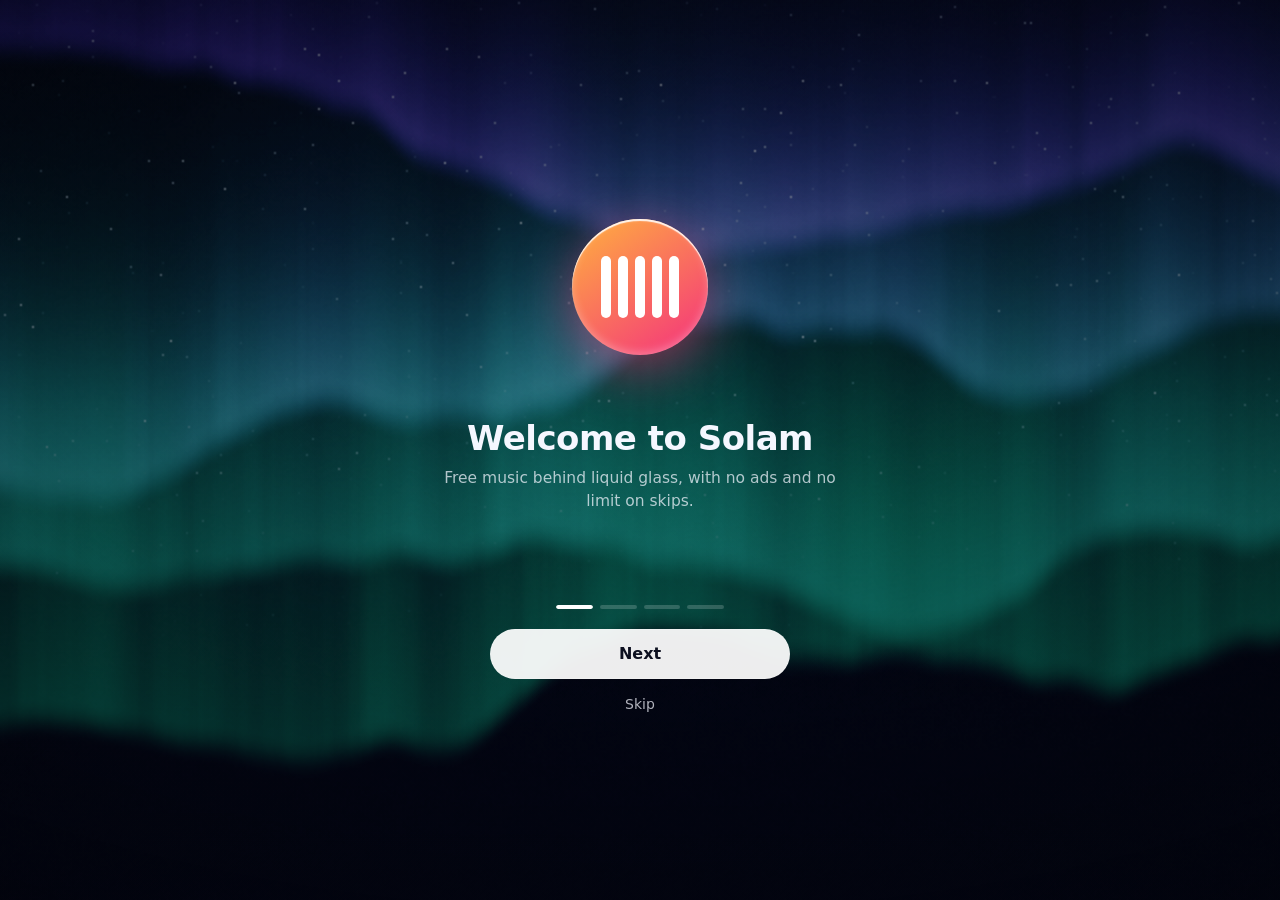
==== commit 6b0429ca: "Solam 0.9.11 beta: free music catalog, repeat, shuffle, copyright reports Co-Authored-By: Claude Opu" ====
--- a/app/index.html
+++ b/app/index.html
@@ -73,9 +73,11 @@
     <button id="np-full" class="chip full-song" hidden></button>
     <div class="np-center">
       <div class="np-controls">
+        <button id="np-shuffle" class="icon-button" title="Shuffle" data-t="title" aria-label="Shuffle" aria-pressed="false"></button>
         <button id="np-prev" class="icon-button" title="Previous" data-t="title" aria-label="Previous"></button>
         <button id="np-play" class="icon-button big" title="Play or pause" data-t="title" aria-label="Play or pause"></button>
         <button id="np-next" class="icon-button" title="Next" data-t="title" aria-label="Next"></button>
+        <button id="np-repeat" class="icon-button" title="Repeat" data-t="title" aria-label="Repeat"></button>
       </div>
       <div class="np-time">
         <span id="np-pos">0:00</span>
--- a/app/styles.css
+++ b/app/styles.css
@@ -616,7 +616,7 @@
 .folders summary { cursor: pointer; padding: 3px 0; }
 
 /* Sheets */
-#sheet { position: fixed; inset: 0; z-index: 58; display: grid; place-items: center; padding: 20px; }
+.sheet { position: fixed; inset: 0; z-index: 58; display: grid; place-items: center; padding: 20px; }
 .sheet-back { position: absolute; inset: 0; background: rgba(4, 6, 16, 0.55); }
 .sheet-panel { position: relative; display: flex; flex-direction: column; width: min(520px, 100%); max-height: min(720px, 86vh); padding: 18px 20px 20px; background: linear-gradient(145deg, rgba(var(--tint-rgb), 0.9), rgba(var(--tint-rgb), 0.97)); backdrop-filter: blur(24px); -webkit-backdrop-filter: blur(24px); animation: sheet-in 0.26s cubic-bezier(.2, .85, .2, 1); }
 @keyframes sheet-in { from { opacity: 0; transform: translateY(26px); } }
@@ -761,3 +761,188 @@
 .stats-top { margin-top: 14px; }
 
 button.banner-image, video.banner-image { pointer-events: none; }
+
+/* Paying for Premium */
+.pay-step > * { animation: wt-enter 0.6s cubic-bezier(.16, 1, .3, 1) both; }
+.pay-step > :nth-child(2) { animation-delay: 0.05s; }
+.pay-step > :nth-child(3) { animation-delay: 0.1s; }
+.pay-step > :nth-child(4) { animation-delay: 0.15s; }
+.pay-step > :nth-child(5) { animation-delay: 0.2s; }
+.pay-step > :nth-child(6) { animation-delay: 0.25s; }
+.pay-step > :nth-child(7) { animation-delay: 0.3s; }
+.pay-step > :nth-child(8) { animation-delay: 0.35s; }
+.pay-amount { text-align: center; padding: 4px 0 6px; }
+.pay-amount strong { display: block; font: 700 42px/1.1 "Segoe UI Variable Display", "Segoe UI", -apple-system, BlinkMacSystemFont, system-ui, sans-serif; background: linear-gradient(100deg, #ffe6a0, #ff9a5a, #ff5c8a, #ffe6a0); background-size: 240% 100%; -webkit-background-clip: text; background-clip: text; color: transparent; text-shadow: none; animation: pay-shimmer 5s linear infinite; }
+@keyframes pay-shimmer { to { background-position: -240% 0; } }
+.pay-amount span { color: var(--ink-soft); font-size: 13px; }
+.pay-hint { text-align: center; }
+.pay-qr { box-shadow: 0 0 0 1px rgba(255, 255, 255, 0.4), 0 12px 40px rgba(var(--glow), 0.45); }
+.pay-copy { position: relative; display: block; width: 100%; margin-bottom: 7px; padding: 8px 74px 8px 13px; border-radius: 13px; text-align: left; background: rgba(255, 255, 255, 0.09); box-shadow: inset 0 1px 0 rgba(255, 255, 255, 0.22); transition: background 0.18s, transform 0.18s cubic-bezier(.34, 1.56, .64, 1); }
+.pay-copy:hover { background: rgba(255, 255, 255, 0.15); }
+.pay-copy:active { transform: scale(0.985); }
+.pay-copy small { display: block; color: var(--ink-faint); font-size: 11px; }
+.pay-copy strong { display: block; font-weight: 600; font-variant-numeric: tabular-nums; overflow-wrap: anywhere; user-select: text; }
+.pay-copy-state, .pay-copied { position: absolute; top: 50%; right: 13px; color: var(--ink-soft); font-size: 12px; transform: translateY(-50%); transition: opacity 0.2s, transform 0.28s cubic-bezier(.34, 1.56, .64, 1); }
+.pay-copied { color: #9ff5cf; font-weight: 600; opacity: 0; transform: translateY(-50%) scale(0.7); }
+.pay-copy.copied .pay-copy-state { opacity: 0; }
+.pay-copy.copied .pay-copied { opacity: 1; transform: translateY(-50%); }
+.pay-warning { margin: 4px 2px 12px; color: #ffe6a0; font-size: 12.5px; }
+.pay-done { display: block; width: 100%; height: 48px; border-radius: 24px; font-size: 16px; }
+.pay-loading { display: flex; justify-content: center; gap: 8px; padding: 50px 0; }
+.pay-loading i { width: 10px; height: 10px; border-radius: 50%; background: #fff; animation: pay-dot 0.9s ease-in-out infinite alternate; }
+.pay-loading i:nth-child(2) { animation-delay: 0.15s; }
+.pay-loading i:nth-child(3) { animation-delay: 0.3s; }
+@keyframes pay-dot { from { opacity: 0.25; transform: translateY(5px); } }
+.pay-waiting { text-align: center; padding-top: 8px; }
+.pay-waiting h3 { margin: 16px 0 6px; font-size: 19px; }
+.pay-waiting .actions { justify-content: center; }
+.pay-orbit { position: relative; display: grid; place-items: center; width: 96px; height: 96px; margin: 0 auto; color: #ffe6a0; }
+.pay-orbit svg { width: 42px; height: 42px; animation: wt-float 3s ease-in-out infinite; }
+.pay-orbit i { position: absolute; inset: 0; border-radius: 50%; border: 1.5px solid rgba(255, 230, 160, 0.6); animation: wt-ring 2.7s cubic-bezier(.2, .6, .3, 1) infinite; }
+.pay-orbit i:nth-child(2) { animation-delay: 0.9s; }
+.pay-orbit i:nth-child(3) { animation-delay: 1.8s; }
+.pay-request { flex-wrap: wrap; }
+
+#celebrate { position: fixed; inset: 0; z-index: 72; display: grid; place-items: center; overflow: hidden; background: rgba(4, 6, 16, 0.5); animation: wt-fade 0.35s ease-out both, wt-fade-out 0.5s ease-in 3.7s both; }
+#celebrate > i { position: absolute; top: -24px; left: var(--x); width: 9px; height: 15px; border-radius: 3px; background: hsl(var(--h), 92%, 68%); animation: celebrate-fall 2.8s cubic-bezier(.25, .6, .4, 1) var(--d) both; }
+@keyframes celebrate-fall { to { transform: translateY(110vh) rotate(720deg); } }
+.celebrate-card { width: min(380px, calc(100% - 40px)); padding: 28px 24px; text-align: center; background: linear-gradient(145deg, rgba(var(--tint-rgb), 0.9), rgba(var(--tint-rgb), 0.97)); animation: wt-rise 0.8s cubic-bezier(.16, 1, .3, 1) both; }
+.celebrate-card .page-sub { margin: 6px auto 0; }
+html.calm #celebrate > i { display: none; }
+@media (prefers-reduced-motion: reduce) { #celebrate > i { display: none; } }
+
+/* Motion: small, quick and springy. Only movement and fading, so it stays smooth. */
+#dock-glider { position: absolute; top: 0; left: 0; z-index: 0; border-radius: 16px; pointer-events: none; background: rgba(255, 255, 255, 0.2); box-shadow: inset 0 1px 0 rgba(255, 255, 255, 0.5), 0 3px 12px rgba(0, 0, 0, 0.2); transition: transform 0.42s cubic-bezier(.3, 1.25, .5, 1), width 0.3s, height 0.3s, opacity 0.2s; }
+.dock-item { z-index: 1; transition: color 0.25s, transform 0.18s cubic-bezier(.34, 1.56, .64, 1); }
+.dock-item.active { background: none; box-shadow: none; }
+.dock-item:active { transform: scale(0.93); }
+
+.page.active .scroll > * { animation: settle 0.46s cubic-bezier(.16, 1, .3, 1) backwards; }
+.page.active .scroll > :nth-child(2) { animation-delay: 0.04s; }
+.page.active .scroll > :nth-child(3) { animation-delay: 0.08s; }
+.page.active .scroll > :nth-child(4) { animation-delay: 0.12s; }
+.page.active .scroll > :nth-child(n+5) { animation-delay: 0.16s; }
+@keyframes settle { from { opacity: 0; transform: translateY(10px); } }
+.track { animation-duration: 0.42s; animation-name: settle; animation-delay: calc(var(--i, 0) * 18ms); }
+
+.button, .chip, .row-button, .quick-tile, .album, .artist-card, .icon-button, .song-tile { transition: background 0.18s, color 0.18s, transform 0.2s cubic-bezier(.34, 1.56, .64, 1); }
+.button:active:not(:disabled), .chip:active, .quick-tile:active, .album:active, .artist-card:active, .song-tile:active { transform: scale(0.965); }
+
+.tile-art { transition: transform 0.32s cubic-bezier(.2, .9, .3, 1), box-shadow 0.32s; }
+@media (hover: hover) {
+  .song-tile:hover .tile-art { transform: translateY(-4px); box-shadow: 0 16px 32px rgba(0, 0, 0, 0.42), inset 0 0 0 1px rgba(255, 255, 255, 0.2); }
+  .artist-card:hover { transform: translateY(-3px); }
+}
+
+.tile-art img, .track img, .quick-tile img, .artist-card img, .album img, .top-artist img { opacity: 0; transition: opacity 0.38s ease-out; }
+.tile-art img.shown, .track img.shown, .quick-tile img.shown, .artist-card img.shown, .album img.shown, .top-artist img.shown { opacity: 1; }
+
+.skeletons { pointer-events: none; }
+.skeleton-tile { flex: 0 0 164px; aspect-ratio: 1; border-radius: 16px; background: rgba(255, 255, 255, 0.1); animation: skeleton 1.3s ease-in-out infinite alternate; }
+.skeleton-tile:nth-child(2) { animation-delay: 0.12s; }
+.skeleton-tile:nth-child(3) { animation-delay: 0.24s; }
+.skeleton-tile:nth-child(4) { animation-delay: 0.36s; }
+.skeleton-tile:nth-child(5) { animation-delay: 0.48s; }
+.skeleton-tile:nth-child(6) { animation-delay: 0.6s; }
+@keyframes skeleton { from { opacity: 0.35; } to { opacity: 1; } }
+
+/* Now Playing arrives in pieces, with the cover first. */
+#bigcover { transition: opacity 0.28s, transform 0.5s cubic-bezier(.16, 1, .3, 1), visibility 0.28s; }
+.bc-art, .bc-side > * { transition: opacity 0.4s ease-out, transform 0.55s cubic-bezier(.16, 1, .3, 1); }
+#bigcover .bc-art { opacity: 0; transform: translateY(26px) scale(0.92); }
+#bigcover .bc-side > * { opacity: 0; transform: translateY(16px); }
+body.big #bigcover .bc-art, body.big #bigcover .bc-side > * { opacity: 1; transform: none; }
+body.big .bc-side > :nth-child(1) { transition-delay: 0.06s; }
+body.big .bc-side > :nth-child(2) { transition-delay: 0.1s; }
+body.big .bc-side > :nth-child(3) { transition-delay: 0.13s; }
+body.big .bc-side > :nth-child(4) { transition-delay: 0.16s; }
+body.big .bc-side > :nth-child(5) { transition-delay: 0.2s; }
+
+.sheet-back { animation: wt-fade 0.25s ease-out both; }
+.sheet-closing { pointer-events: none; }
+.sheet-closing .sheet-back { animation: wt-fade-out 0.2s ease-in both; }
+.sheet-closing .sheet-panel { animation: sheet-out 0.2s cubic-bezier(.4, 0, 1, 1) both; }
+@keyframes sheet-out { to { opacity: 0; transform: translateY(24px); } }
+.pop-menu { transform-origin: top right; animation: menu-in 0.2s cubic-bezier(.2, 1.1, .4, 1); }
+@keyframes menu-in { from { opacity: 0; transform: scale(0.94) translateY(-4px); } }
+#toast { transition: opacity 0.22s, transform 0.34s cubic-bezier(.34, 1.4, .64, 1); }
+
+html.calm .page.active .scroll > *, html.calm .skeleton-tile, html.calm .pop-menu, html.calm .sheet-back, html.calm .sheet-panel { animation: none; }
+html.calm #dock-glider, html.calm .tile-art, html.calm #bigcover .bc-art, html.calm #bigcover .bc-side > * { transition: none; }
+@media (prefers-reduced-motion: reduce) {
+  .page.active .scroll > *, .track, .skeleton-tile, .pop-menu, .sheet-panel { animation: none; }
+  #dock-glider, .tile-art, #bigcover .bc-art, #bigcover .bc-side > * { transition: none; }
+}
+
+.report-kind { display: inline-block !important; margin-bottom: 3px; }
+#sheet .check { margin: 4px 0 8px; }
+
+/* What's new scenes: lots of small movement, all kept inside one tidy picture. */
+.wn-screen, .wn-sky, .wn-card { position: relative; overflow: hidden; border-radius: 22px; box-shadow: inset 0 1px 0.5px rgba(255, 255, 255, 0.8), inset 0 -1px 2px rgba(255, 255, 255, 0.25), 0 16px 40px rgba(0, 0, 0, 0.38); }
+.wn-screen { display: flex; flex-direction: column; gap: 8px; width: 150px; height: 208px; padding: 16px 12px; background: rgba(255, 255, 255, 0.1); animation: wt-float 5s ease-in-out infinite; }
+.wn-line { display: block; flex: none; width: 74%; height: 8px; border-radius: 4px; background: rgba(255, 255, 255, 0.85); transform-origin: left; animation: wn-grow 4.4s cubic-bezier(.16, 1, .3, 1) infinite; }
+.wn-line.short { width: 48%; opacity: 0.5; animation-delay: 0.1s; }
+@keyframes wn-grow { 0%, 8% { transform: scaleX(0); } 26%, 92% { transform: scaleX(1); } 100% { transform: scaleX(0); } }
+.wn-row { display: flex; flex: none; gap: 6px; margin-top: 2px; }
+.wn-row i { flex: 1; aspect-ratio: 1; border-radius: 8px; background: linear-gradient(145deg, #5a6cff, #ae2cff); animation: wn-pop 4.4s cubic-bezier(.34, 1.56, .64, 1) infinite; }
+.wn-row i:nth-child(2) { background: linear-gradient(145deg, #12d4b2, #1078e0); animation-delay: 0.08s; }
+.wn-row i:nth-child(3) { background: linear-gradient(145deg, #ffb13e, #f4307e); animation-delay: 0.16s; }
+.wn-row + .wn-row i { animation-delay: 0.26s; }
+.wn-row + .wn-row i:nth-child(2) { animation-delay: 0.34s; }
+.wn-row + .wn-row i:nth-child(3) { animation-delay: 0.42s; }
+@keyframes wn-pop { 0%, 14% { opacity: 0; transform: scale(0.5); } 30%, 92% { opacity: 1; transform: none; } 100% { opacity: 0; transform: scale(0.9); } }
+.wn-menu { position: absolute; left: 10px; right: 10px; bottom: 10px; height: 24px; border-radius: 12px; background: rgba(255, 255, 255, 0.12); }
+.wn-menu b { position: absolute; top: 2px; left: 2px; width: 30%; height: 20px; border-radius: 10px; background: rgba(255, 255, 255, 0.55); animation: wn-glide 4.4s cubic-bezier(.3, 1.25, .5, 1) infinite; }
+@keyframes wn-glide { 0%, 30% { transform: none; } 45%, 62% { transform: translateX(110%); } 77%, 100% { transform: translateX(220%); } }
+
+.wn-sky { width: 236px; height: 190px; }
+.wn-stripes { position: absolute; top: -40px; left: -120px; width: 480px; height: 280px; background: repeating-linear-gradient(115deg, #5a3cff 0 28px, #12c4c2 28px 56px, #f4307e 56px 84px, #ffb13e 84px 112px); animation: wn-drift 7s linear infinite; }
+@keyframes wn-drift { to { transform: translateX(62px); } }
+.wn-lens { position: absolute; top: 34px; left: 30px; width: 112px; height: 122px; overflow: hidden; border-radius: 34px; box-shadow: inset 0 2px 1px rgba(255, 255, 255, 0.95), inset 0 -2px 3px rgba(255, 255, 255, 0.45), inset 0 0 22px rgba(255, 255, 255, 0.35), 0 14px 30px rgba(0, 0, 0, 0.4); animation: wn-lens 5.4s cubic-bezier(.65, 0, .35, 1) infinite alternate; }
+.wn-lens .wn-stripes { transform-origin: center; scale: 1.45; opacity: 0.92; }
+@keyframes wn-lens { to { transform: translateX(64px); } }
+
+.wn-bubble { top: 18px; left: 12px; display: flex; flex-direction: column; justify-content: center; gap: 6px; width: 116px; height: 58px; padding: 0 12px; border-radius: 18px 18px 18px 5px; background: rgba(255, 255, 255, 0.15); box-shadow: inset 0 1px 0.5px rgba(255, 255, 255, 0.75), 0 10px 24px rgba(0, 0, 0, 0.3); transform-origin: left bottom; animation: wn-bubble 5s cubic-bezier(.34, 1.56, .64, 1) infinite; }
+.wn-bubble.two { top: 92px; left: 28px; background: linear-gradient(145deg, #5a6cff, #ae2cff); animation-delay: 0.45s; }
+.wn-bubble i { display: block; height: 6px; border-radius: 3px; background: rgba(255, 255, 255, 0.85); }
+.wn-bubble i:last-child { width: 62%; }
+@keyframes wn-bubble { 0%, 6% { opacity: 0; transform: scale(0.4); } 18%, 90% { opacity: 1; transform: none; } 100% { opacity: 0; transform: scale(0.9); } }
+.wn-qr { top: 54px; right: 6px; display: grid; grid-template-columns: repeat(5, 1fr); gap: 3px; width: 104px; height: 104px; padding: 9px; border-radius: 18px; background: #fff; box-shadow: 0 14px 34px rgba(0, 0, 0, 0.4); }
+.wn-qr i { border-radius: 2px; background: #0a0c1c; animation: wn-cell 5s ease-out infinite; animation-delay: calc(0.7s + var(--n) * 35ms); }
+@keyframes wn-cell { 0% { transform: scale(0); } 12%, 90% { transform: none; } 100% { transform: scale(0); } }
+
+.wn-disc { left: 22px; top: 22px; width: 118px; height: 118px; border-radius: 50%; background: radial-gradient(circle, #0a0c1c 11%, transparent 12%), repeating-radial-gradient(circle, rgba(255, 255, 255, 0.1) 0 2px, transparent 2px 7px), linear-gradient(145deg, #5a6cff, #ae2cff); box-shadow: 0 14px 32px rgba(0, 0, 0, 0.4), inset 0 1px 1px rgba(255, 255, 255, 0.7); animation: wn-spin 4s linear infinite, wn-out 6s ease-in-out infinite alternate; }
+.wn-disc.two { left: auto; right: 22px; background: radial-gradient(circle, #0a0c1c 11%, transparent 12%), repeating-radial-gradient(circle, rgba(255, 255, 255, 0.1) 0 2px, transparent 2px 7px), linear-gradient(145deg, #ffb13e, #f4307e); animation: wn-spin 4s linear infinite, wn-in 6s ease-in-out infinite alternate; }
+@keyframes wn-spin { to { rotate: 360deg; } }
+@keyframes wn-out { to { opacity: 0.25; transform: scale(0.84); } }
+@keyframes wn-in { from { opacity: 0.25; transform: scale(0.84); } }
+.wn-wave { bottom: 18px; display: flex; align-items: center; gap: 5px; height: 42px; }
+.wn-wave i { width: 6px; height: 42px; border-radius: 3px; background: #fff; animation: wt-bar 0.9s ease-in-out infinite alternate; animation-delay: calc(var(--n) * -130ms); }
+
+.wn-card { width: 200px; height: 200px; background: rgba(255, 255, 255, 0.1); }
+.wn-banner { position: absolute; inset: 0 0 auto; height: 86px; overflow: hidden; background: linear-gradient(120deg, #5a3cff, #12c4c2, #f4307e, #5a3cff); background-size: 300% 100%; animation: wn-banner 6s linear infinite; }
+@keyframes wn-banner { to { background-position: -300% 0; } }
+.wn-face { position: absolute; top: 52px; left: 66px; width: 68px; height: 68px; display: grid; place-items: center; border-radius: 50%; color: #fff; background: linear-gradient(145deg, #ffb13e, #f4307e); box-shadow: 0 0 0 3px rgba(255, 255, 255, 0.9), 0 10px 22px rgba(0, 0, 0, 0.4); animation: wn-face 3.4s cubic-bezier(.34, 1.56, .64, 1) infinite; }
+.wn-face svg { width: 34px; height: 34px; }
+@keyframes wn-face { 0%, 100% { transform: none; } 50% { transform: scale(1.09); } }
+.wn-ring { position: absolute; top: 40px; left: 54px; width: 92px; height: 92px; border-radius: 50%; border: 2px dashed rgba(255, 255, 255, 0.65); animation: wn-spin 9s linear infinite; }
+.wn-card .wn-line { position: absolute; left: 44px; top: 142px; width: 112px; }
+.wn-card .wn-line.short { top: 160px; left: 62px; width: 76px; }
+
+.wn-words { position: relative; display: block; width: 240px; height: 96px; overflow: hidden; border-radius: 26px; background: rgba(255, 255, 255, 0.1); box-shadow: inset 0 1px 0.5px rgba(255, 255, 255, 0.8), 0 16px 36px rgba(0, 0, 0, 0.36); }
+.wn-words i { position: absolute; inset: 0; display: grid; place-items: center; font: 700 38px/1 "Segoe UI Variable Display", "Segoe UI", -apple-system, BlinkMacSystemFont, system-ui, sans-serif; font-style: normal; opacity: 0; animation: wn-word 7.5s cubic-bezier(.16, 1, .3, 1) infinite; animation-delay: calc(var(--n) * 1.5s); }
+@keyframes wn-word { 0% { opacity: 0; transform: translateY(34px); } 5%, 17% { opacity: 1; transform: none; } 22%, 100% { opacity: 0; transform: translateY(-34px); } }
+
+/* Repeat and shuffle */
+#np-repeat, #np-shuffle { position: relative; color: var(--ink-soft); }
+#np-repeat.on, #np-shuffle.on { color: var(--accent); }
+#np-repeat svg, #np-shuffle svg { width: 18px; height: 18px; }
+#np-repeat::after { content: attr(data-mark); position: absolute; right: 1px; bottom: 1px; min-width: 14px; height: 14px; padding: 0 2px; border-radius: 7px; background: var(--accent); color: #0a0c1c; font-size: 10px; font-weight: 700; line-height: 14px; text-align: center; text-shadow: none; }
+#np-repeat:not(.on)::after { display: none; }
+
+/* Free music */
+.free-note { margin: 2px 0 10px; color: var(--ink-soft); font-size: 12.5px; }
+.album-license { display: block; color: var(--ink-faint); font-size: 11px; }
+.free-genres { flex-wrap: nowrap; overflow-x: auto; scrollbar-width: none; }
+.free-genres::-webkit-scrollbar { display: none; }
+.free-genres .chip { flex: none; text-transform: capitalize; }
--- a/app/mobile.css
+++ b/app/mobile.css
@@ -29,7 +29,7 @@
   padding: 0 5px; overflow: hidden; border-radius: 29px;
 }
 .dock-spacer { display: none; }
-.dock-item { flex: 1 1 0; width: auto; min-width: 0; font-size: 10px; }
+.dock-item { flex: 1 1 0; width: auto; min-width: 0; font-size: 10px; border-radius: 24px; }
 .dock-item span { max-width: 100%; overflow: hidden; white-space: nowrap; text-overflow: ellipsis; }
 
 #player {
@@ -40,7 +40,7 @@
 .np-text { flex: 1 1 auto; min-width: 0; }
 .np-text strong { font-size: 14px; }
 .np-center { flex: none; min-width: 0; }
-.np-time, #np-prev, .np-tools { display: none; }
+.np-time, #np-prev, #np-shuffle, #np-repeat, .np-tools { display: none; }
 #np-heart { width: 34px; height: 34px; flex: none; }
 .np-controls { gap: 2px; }
 .icon-button.big { width: 40px; height: 40px; }
@@ -53,7 +53,8 @@
 .track .plays, .track .badge, .track time { display: none; }
 .track .add, .track .heart:not(.on) { opacity: 0.8; }
 
-.song-tile { flex-basis: 138px; }
+.song-tile, .skeleton-tile { flex-basis: 138px; }
+#dock-glider { border-radius: 24px; }
 .tile-play { opacity: 1; transform: none; width: 34px; height: 34px; }
 .tile-play svg { width: 19px; height: 19px; }
 .quick-grid { grid-template-columns: repeat(2, minmax(0, 1fr)); gap: 7px; }
@@ -85,11 +86,11 @@
 .perks { grid-template-columns: minmax(0, 1fr); }
 .pop-menu { max-width: calc(100vw - 24px); max-height: min(420px, 70dvh); }
 .pop-menu > button { padding: 10px; }
-.glass.sheet-panel { background: linear-gradient(145deg, rgba(var(--tint-rgb), 0.93), rgba(var(--tint-rgb), 0.98)); }
+.glass.sheet-panel { background: linear-gradient(145deg, rgb(var(--tint-rgb)), rgb(var(--tint-rgb))), #0a0c1c; }
 #toast { width: calc(100% - 32px); max-width: none; bottom: calc(var(--tabs) + 72px); }
 
 /* Sheets rise from the bottom of the screen. */
-#sheet { place-items: end stretch; padding: 0; }
+.sheet { place-items: end stretch; padding: 0; }
 .sheet-panel { width: 100%; max-height: 82dvh; padding-bottom: calc(env(safe-area-inset-bottom, 0px) + 18px); border-radius: 26px 26px 0 0; }
 
 /* Now Playing fills the whole screen, like other music apps. */
@@ -113,7 +114,7 @@
 body.big #np-art { display: none; }
 body.big .np-center { order: 3; width: 100%; flex-basis: 100%; }
 body.big .np-time { display: flex; max-width: none; }
-body.big #np-prev { display: grid; }
+body.big #np-prev, body.big #np-shuffle, body.big #np-repeat { display: grid; }
 body.big.idle #player { opacity: 1; transform: none; }
 
 /* A phone on its side has little height, so the glass shrinks to fit. */
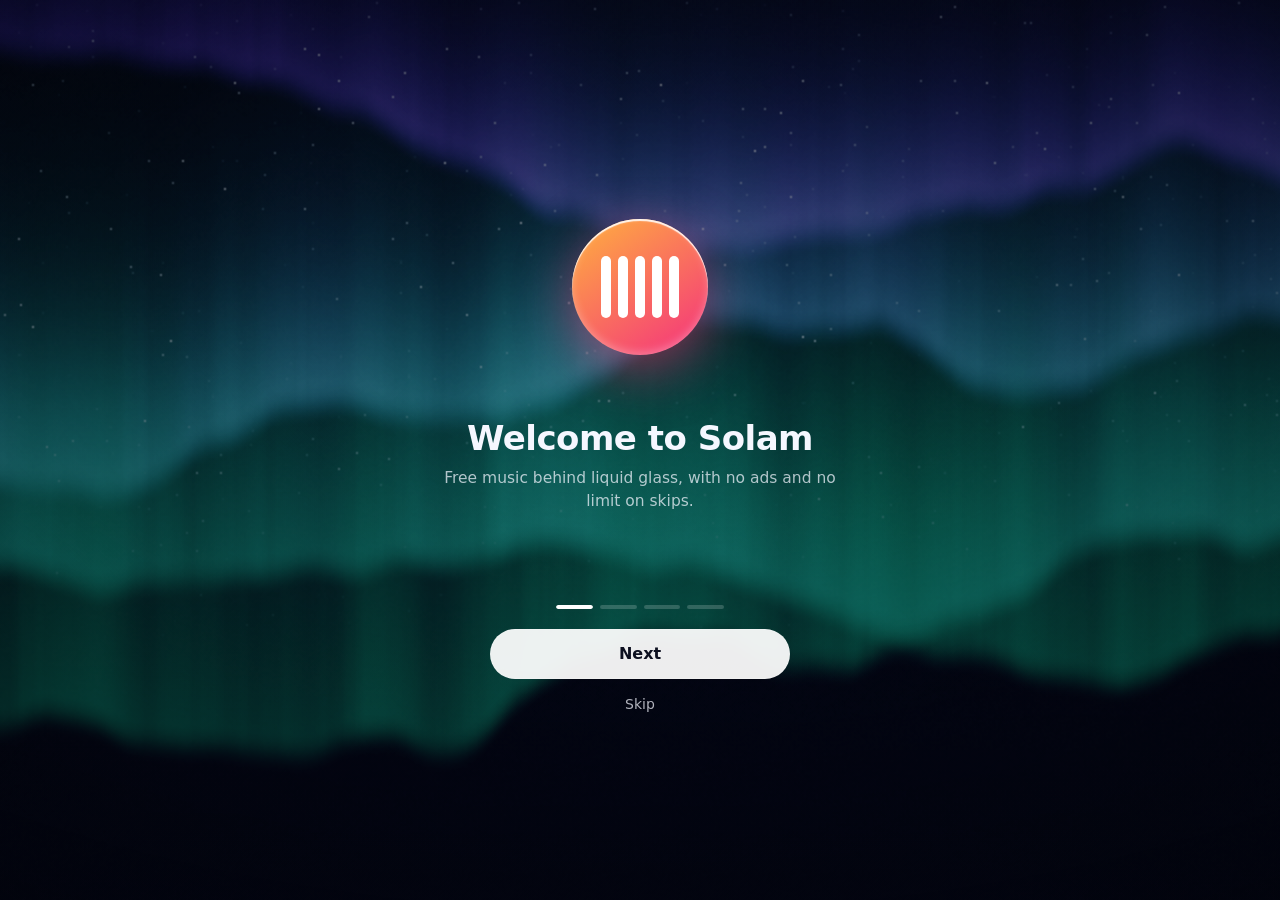
==== commit 9ea325eb: "Solam 0.9.13 beta: word lyrics, playlist links, Discord, better GitHub page Co-Authored-By: Claude O" ====
--- a/app/index.html
+++ b/app/index.html
@@ -20,7 +20,7 @@
   <canvas id="bg"></canvas>
 
   <header id="titlebar">
-    <div class="brand"><img src="icon.png" alt=""><span>Solam</span><span class="beta-tag">BETA</span><button id="update-notice" hidden></button><button id="inbox-button" class="icon-button" title="Notifications" data-t="title" aria-label="Notifications"></button></div>
+    <div class="brand"><svg class="brand-logo" viewBox="0 0 32 32" aria-hidden="true"><defs><linearGradient id="brand-sun" x1="0" y1="0" x2="1" y2="1"><stop offset="0" stop-color="#ffb13e"/><stop offset="1" stop-color="#f4307e"/></linearGradient></defs><circle cx="16" cy="16" r="15" fill="url(#brand-sun)"/><g fill="#fff"><rect x="7.200" y="13" width="2.600" height="6" rx="1.300"/><rect x="11.200" y="10.500" width="2.600" height="11" rx="1.300"/><rect x="15.200" y="7.500" width="2.600" height="17" rx="1.300"/><rect x="19.200" y="10.500" width="2.600" height="11" rx="1.300"/><rect x="23.200" y="13" width="2.600" height="6" rx="1.300"/></g></svg><span>Solam</span><span class="beta-tag">BETA</span><button id="update-notice" hidden></button><button id="inbox-button" class="icon-button" title="Notifications" data-t="title" aria-label="Notifications"></button></div>
     <div class="win-buttons">
       <button id="win-min" title="Minimize" data-t="title" aria-label="Minimize"></button>
       <button id="win-max" title="Maximize" data-t="title" aria-label="Maximize"></button>
@@ -40,9 +40,11 @@
     <section class="page" id="page-upload"><div class="glass panel scroll" id="upload"></div></section>
     <section class="page" id="page-premium"><div class="glass panel scroll" id="premium"></div></section>
     <section class="page" id="page-account"><div class="glass panel scroll" id="account"></div></section>
+    <section class="page" id="page-assistant"><div class="glass panel" id="assistant"></div></section>
     <section class="page" id="page-settings"><div class="glass panel scroll" id="settings"></div></section>
   </main>
 
+  <div id="bc-backdrop" aria-hidden="true"><img id="bc-bg" alt=""></div>
   <section id="bigcover" aria-hidden="true">
     <button class="icon-button" id="bigcover-close" title="Close big cover" data-t="title" aria-label="Close big cover"></button>
     <div class="bc-art">
@@ -101,6 +103,7 @@
     </div>
   </div>
 
+  <button id="ai-orb" class="glass" title="Solam AI" data-t="title" aria-label="Solam AI"></button>
   <div id="toast" role="status"></div>
   <audio id="audio" preload="metadata"></audio>
   <audio id="audio2" preload="metadata"></audio>
--- a/app/styles.css
+++ b/app/styles.css
@@ -946,3 +946,72 @@
 .free-genres { flex-wrap: nowrap; overflow-x: auto; scrollbar-width: none; }
 .free-genres::-webkit-scrollbar { display: none; }
 .free-genres .chip { flex: none; text-transform: capitalize; }
+
+/* Small logo */
+.brand-logo { flex: none; width: 17px; height: 17px; filter: drop-shadow(0 1px 3px rgba(0, 0, 0, 0.4)); }
+
+/* Word by word lyrics */
+.bc-lyrics p.current { color: rgba(255, 255, 255, 0.42); background: none; filter: none; text-shadow: none; }
+.bc-lyrics .word { transition: color 0.2s; }
+.bc-lyrics p.past .word { color: inherit; }
+.bc-lyrics p.current .word.said { color: #fff; }
+.bc-lyrics p.current .word.saying { color: transparent; background: linear-gradient(90deg, #fff var(--sweep, 0%), rgba(255, 255, 255, 0.42) var(--sweep, 0%)); -webkit-background-clip: text; background-clip: text; }
+html.calm .bc-lyrics p.current .word { color: #fff; background: none; }
+
+/* The cover melts into a background made from itself. */
+#bc-backdrop { position: fixed; inset: 0; z-index: 15; overflow: hidden; opacity: 0; visibility: hidden; pointer-events: none; transition: opacity 0.6s ease-out, visibility 0.6s; }
+body.big #bc-backdrop { opacity: 1; visibility: visible; }
+#bc-backdrop::after { content: ""; position: absolute; inset: 0; background: rgba(5, 7, 16, 0.42); }
+#bc-bg { width: 100%; height: 100%; object-fit: cover; opacity: 0.85; filter: blur(70px) saturate(1.5); transform: scale(1.25); }
+#bc-bg:not([src]) { visibility: hidden; }
+#bc-img { border-radius: 8%; box-shadow: none; -webkit-mask-image: radial-gradient(closest-side, #000 74%, rgba(0, 0, 0, 0.55) 90%, transparent 100%); mask-image: radial-gradient(closest-side, #000 74%, rgba(0, 0, 0, 0.55) 90%, transparent 100%); }
+body.big .bc-lyrics.glass { background: rgba(5, 7, 16, 0.18); }
+
+/* Solam AI */
+#ai-orb { position: fixed; right: 26px; bottom: 116px; z-index: 32; display: grid; place-items: center; width: 46px; height: 46px; padding: 0; border-radius: 50%; color: #fff; transition: transform 0.25s cubic-bezier(.34, 1.56, .64, 1), opacity 0.2s; animation: settle 0.5s cubic-bezier(.16, 1, .3, 1) 0.4s backwards; }
+#ai-orb svg { width: 22px; height: 22px; }
+#ai-orb:hover { transform: scale(1.07); }
+#ai-orb:active { transform: scale(0.93); }
+body.big #ai-orb, body.on-assistant #ai-orb, body.wt-open #ai-orb { opacity: 0; pointer-events: none; }
+#assistant { display: flex; height: 100%; overflow: hidden; }
+.ai-chat { display: flex; flex-direction: column; flex: 1; width: 100%; min-width: 0; min-height: 0; height: 100%; }
+.sheet-panel.ai-panel { width: min(620px, 100%); height: min(720px, 86vh); }
+.ai-panel .sheet-body { flex: 1; overflow: hidden; }
+.ai-messages { flex: 1; min-height: 0; overflow-y: auto; display: flex; flex-direction: column; gap: 14px; padding: 18px 16px 8px; -webkit-overflow-scrolling: touch; }
+#assistant .ai-messages { padding: 26px max(16px, calc((100% - 720px) / 2)) 10px; }
+.ai-hello { margin: auto; max-width: 400px; text-align: center; animation: settle 0.5s cubic-bezier(.16, 1, .3, 1) backwards; }
+.ai-hello h2 { margin: 12px 0 4px; font: 600 24px/1.2 "Segoe UI Variable Display", "Segoe UI", -apple-system, BlinkMacSystemFont, system-ui, sans-serif; }
+.ai-hello p { color: var(--ink-soft); }
+.ai-hello-mark { display: inline-grid; place-items: center; width: 56px; height: 56px; border-radius: 50%; color: #fff; background: rgba(255, 255, 255, 0.12); box-shadow: inset 0 1px 0 rgba(255, 255, 255, 0.5); }
+.ai-hello-mark svg { width: 28px; height: 28px; }
+.ai-suggestions { display: flex; flex-wrap: wrap; justify-content: center; gap: 8px; margin-top: 16px; }
+.ai-row { display: flex; gap: 9px; animation: settle 0.34s cubic-bezier(.16, 1, .3, 1) backwards; }
+.from-you { justify-content: flex-end; }
+.ai-mark { flex: none; display: grid; place-items: center; width: 26px; height: 26px; margin-top: 2px; color: var(--ink-soft); }
+.ai-mark svg { width: 18px; height: 18px; }
+.ai-content { display: flex; flex-direction: column; gap: 8px; min-width: 0; max-width: min(84%, 560px); }
+.ai-bubble { white-space: pre-line; overflow-wrap: anywhere; line-height: 1.5; user-select: text; }
+.from-you .ai-bubble { padding: 8px 14px; border-radius: 18px 18px 5px 18px; background: rgba(255, 255, 255, 0.16); }
+.from-ai .ai-bubble { padding-top: 3px; }
+.ai-bubble.failed { color: #ffd3da; }
+.ai-card { padding: 12px 14px; border-radius: 15px; background: rgba(255, 255, 255, 0.08); box-shadow: inset 0 0 0 1px rgba(255, 255, 255, 0.14); }
+.ai-card strong { display: block; font-weight: 600; }
+.ai-card .actions { margin: 10px 0 0; }
+.ai-songs { margin: 7px 0 0; padding: 0; list-style: none; color: var(--ink-soft); font-size: 12.5px; }
+.ai-state { display: inline-block; margin-top: 7px; color: var(--ink-soft); font-size: 12.5px; }
+.ai-state.done { color: #9ff5cf; }
+.ai-state.failed { color: #ffd3da; }
+.ai-typing { display: flex; align-items: center; gap: 5px; height: 28px; }
+.ai-typing i { width: 7px; height: 7px; border-radius: 50%; background: var(--ink-soft); animation: pay-dot 0.7s ease-in-out infinite alternate; }
+.ai-typing i:nth-child(2) { animation-delay: 0.14s; }
+.ai-typing i:nth-child(3) { animation-delay: 0.28s; }
+.ai-compose { display: flex; align-items: flex-end; gap: 6px; margin: 8px 16px 4px; padding: 6px 6px 6px 16px; border-radius: 24px; background: rgba(255, 255, 255, 0.1); box-shadow: inset 0 0 0 1px var(--line); transition: box-shadow 0.18s; }
+.ai-compose:focus-within { box-shadow: inset 0 0 0 1px rgba(255, 255, 255, 0.5); }
+#assistant .ai-compose, #assistant .ai-foot { width: min(720px, calc(100% - 32px)); margin-left: auto; margin-right: auto; }
+.ai-input { flex: 1; min-width: 0; max-height: 120px; padding: 7px 0; border: 0; outline: 0; resize: none; color: inherit; background: none; font: inherit; user-select: text; }
+.ai-input::placeholder { color: var(--ink-faint); }
+.ai-send { flex: none; color: #0d1020; background: rgba(255, 255, 255, 0.92); }
+.ai-send:hover { background: #fff; }
+.ai-send svg { width: 17px; height: 17px; }
+.ai-foot { display: flex; flex-wrap: wrap; gap: 3px 12px; margin: 0 22px 12px; color: var(--ink-faint); font-size: 11px; }
+.ai-foot button { padding: 0; color: inherit; font-size: inherit; text-decoration: underline; }
--- a/app/mobile.css
+++ b/app/mobile.css
@@ -7,7 +7,7 @@
 
 #titlebar { position: fixed; top: env(safe-area-inset-top, 0px); height: 40px; -webkit-app-region: none; }
 .brand { width: 100%; padding: 0 12px 0 18px; }
-.brand img { width: 22px; height: 22px; }
+.brand-logo { width: 19px; height: 19px; }
 #inbox-button { margin-left: auto; width: 36px; height: 36px; }
 #inbox-button svg { width: 20px; height: 20px; }
 .win-buttons, #np-mini, #np-viz, #np-badge, #np-full { display: none !important; }
@@ -87,6 +87,9 @@
 .pop-menu { max-width: calc(100vw - 24px); max-height: min(420px, 70dvh); }
 .pop-menu > button { padding: 10px; }
 .glass.sheet-panel { background: linear-gradient(145deg, rgb(var(--tint-rgb)), rgb(var(--tint-rgb))), #0a0c1c; }
+#ai-orb { right: 14px; bottom: calc(var(--tabs) + 72px); width: 44px; height: 44px; }
+.ai-panel.sheet-panel { height: 84dvh; }
+.ai-input { font-size: 16px; }
 #toast { width: calc(100% - 32px); max-width: none; bottom: calc(var(--tabs) + 72px); }
 
 /* Sheets rise from the bottom of the screen. */
@@ -100,7 +103,7 @@
 #bigcover-close { top: 2px; left: 8px; width: 42px; height: 42px; }
 .bc-art { flex: none; height: auto; padding-top: 38px; }
 #bc-viz { display: none; }
-#bc-img { width: min(70vw, 34dvh); border-radius: 20px; box-shadow: inset 0 0 0 1px rgba(255, 255, 255, 0.28), 0 18px 44px rgba(0, 0, 0, 0.5); }
+#bc-img { width: min(70vw, 34dvh); }
 .bc-side { flex: 1 1 auto; height: auto; min-height: 0; padding-top: 12px; }
 #bc-title { font-size: 21px; line-height: 1.2; display: -webkit-box; -webkit-line-clamp: 2; -webkit-box-orient: vertical; overflow: hidden; flex: none; }
 #bc-artist { margin: 2px 0 8px; font-size: 14px; flex: none; }
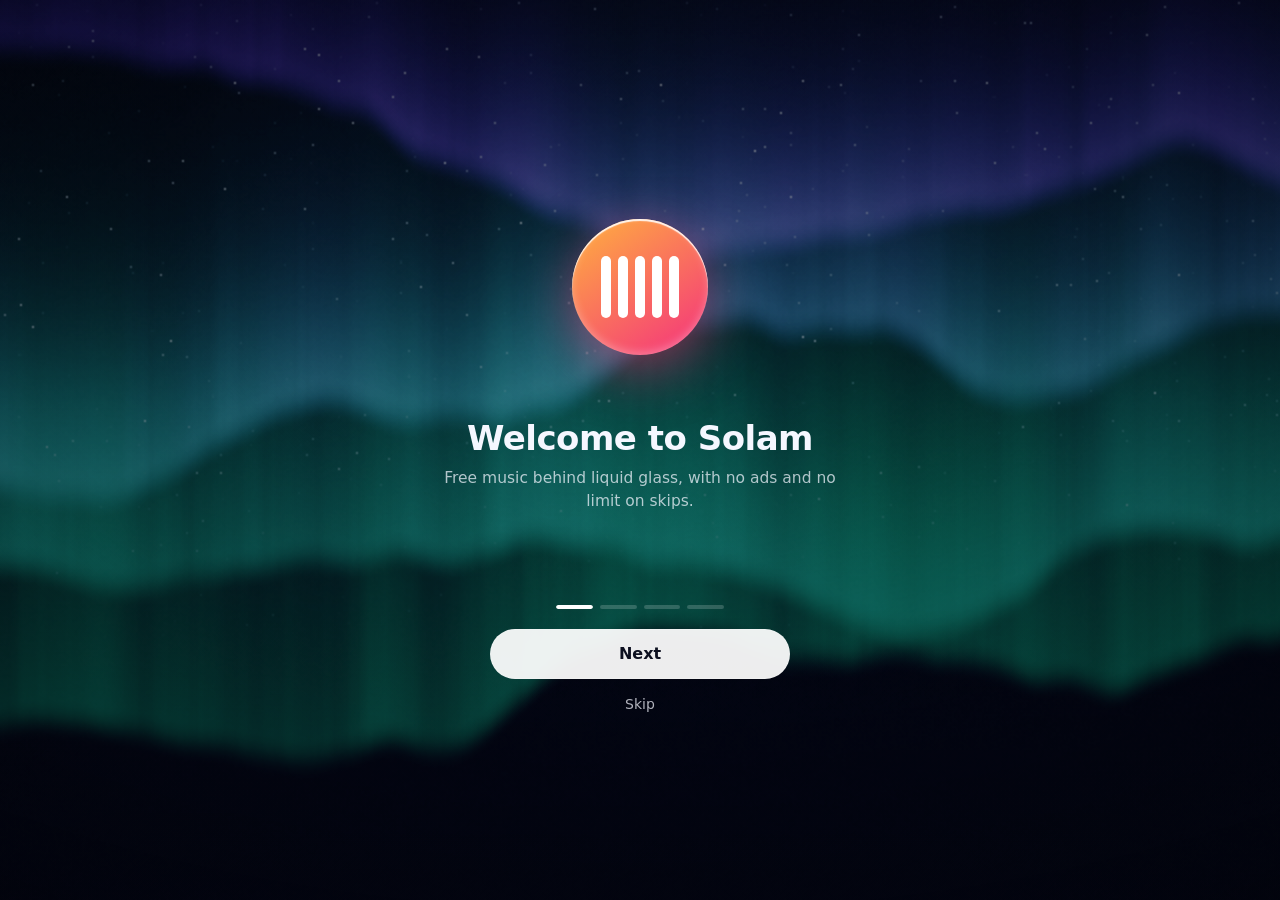
==== commit 7ae168a6: "Solam 0.9.16 beta: smarter Solam AI, stats, resume, search as you type Co-Authored-By: Claude Opus 5" ====
--- a/app/index.html
+++ b/app/index.html
@@ -59,6 +59,7 @@
         <button id="bc-next" class="chip"></button>
         <button id="bc-comments" class="chip"></button>
         <button id="bc-share" class="chip"></button>
+          <button id="bc-ask" class="chip"></button>
       </div>
       <div class="glass bc-lyrics" id="bc-lyrics"></div>
     </div>
--- a/app/styles.css
+++ b/app/styles.css
@@ -1015,3 +1015,31 @@
 .ai-send svg { width: 17px; height: 17px; }
 .ai-foot { display: flex; flex-wrap: wrap; gap: 3px 12px; margin: 0 22px 12px; color: var(--ink-faint); font-size: 11px; }
 .ai-foot button { padding: 0; color: inherit; font-size: inherit; text-decoration: underline; }
+
+/* Home: recent searches and the mix button */
+.recent-searches { display: none; margin-top: 10px; flex-wrap: wrap; }
+.home-hero:focus-within .recent-searches:not(:empty) { display: flex; }
+.ghost-chip { opacity: 0.65; }
+.mix-button { display: inline-flex; align-items: center; gap: 8px; margin: 12px 0 2px; }
+.mix-button svg { width: 18px; height: 18px; }
+
+/* Library: your stats */
+.stat-cards { display: grid; grid-template-columns: repeat(3, minmax(0, 1fr)); gap: 10px; margin: 14px 0 4px; }
+.stat-card { display: flex; flex-direction: column; gap: 2px; min-width: 0; padding: 14px; border-radius: 18px; background: rgba(255, 255, 255, 0.09); box-shadow: inset 0 0 0 1px rgba(255, 255, 255, 0.12); }
+.stat-card strong { font: 600 26px/1.15 "Segoe UI Variable Display", "Segoe UI", system-ui, sans-serif; }
+.stat-card span { color: var(--ink-soft); font-size: 12.5px; }
+.stat-artists { display: flex; flex-direction: column; gap: 4px; margin-bottom: 14px; }
+.stat-artist { display: flex; align-items: center; gap: 12px; padding: 9px 12px; border-radius: 13px; background: rgba(255, 255, 255, 0.06); }
+.stat-artist b { width: 18px; color: var(--ink-soft); font-weight: 600; text-align: center; }
+.stat-artist span { flex: 1; min-width: 0; overflow: hidden; text-overflow: ellipsis; white-space: nowrap; }
+.stat-artist small { flex: none; color: var(--ink-soft); }
+
+/* Solam AI */
+.ai-word { display: inline-block; white-space: pre-wrap; animation: ai-word 0.32s cubic-bezier(.16, 1, .3, 1) backwards; }
+@keyframes ai-word { from { opacity: 0; transform: translateY(5px); filter: blur(3px); } }
+.ai-tool { align-self: flex-start; padding: 2px 0; border: 0; background: none; color: var(--ink-soft); font: inherit; font-size: 12px; cursor: pointer; opacity: 0.75; }
+.ai-tool:hover { color: var(--ink); opacity: 1; }
+.ai-play { display: block; margin-top: 9px; }
+.ai-state { margin-right: 8px; }
+@media (prefers-reduced-motion: reduce) { .ai-word { animation: none; } }
+.home-hero.searching .mix-button, .home-hero.searching .genre-row, .home-hero.searching .recent-searches { display: none; }
--- a/app/mobile.css
+++ b/app/mobile.css
@@ -139,3 +139,7 @@
   body.big .np-center { order: 0; width: auto; flex-basis: auto; }
   body.big .np-time { display: none; }
 }
+
+.stat-card { padding: 11px; }
+.stat-card strong { font-size: 21px; }
+.stat-card span { font-size: 11.5px; }
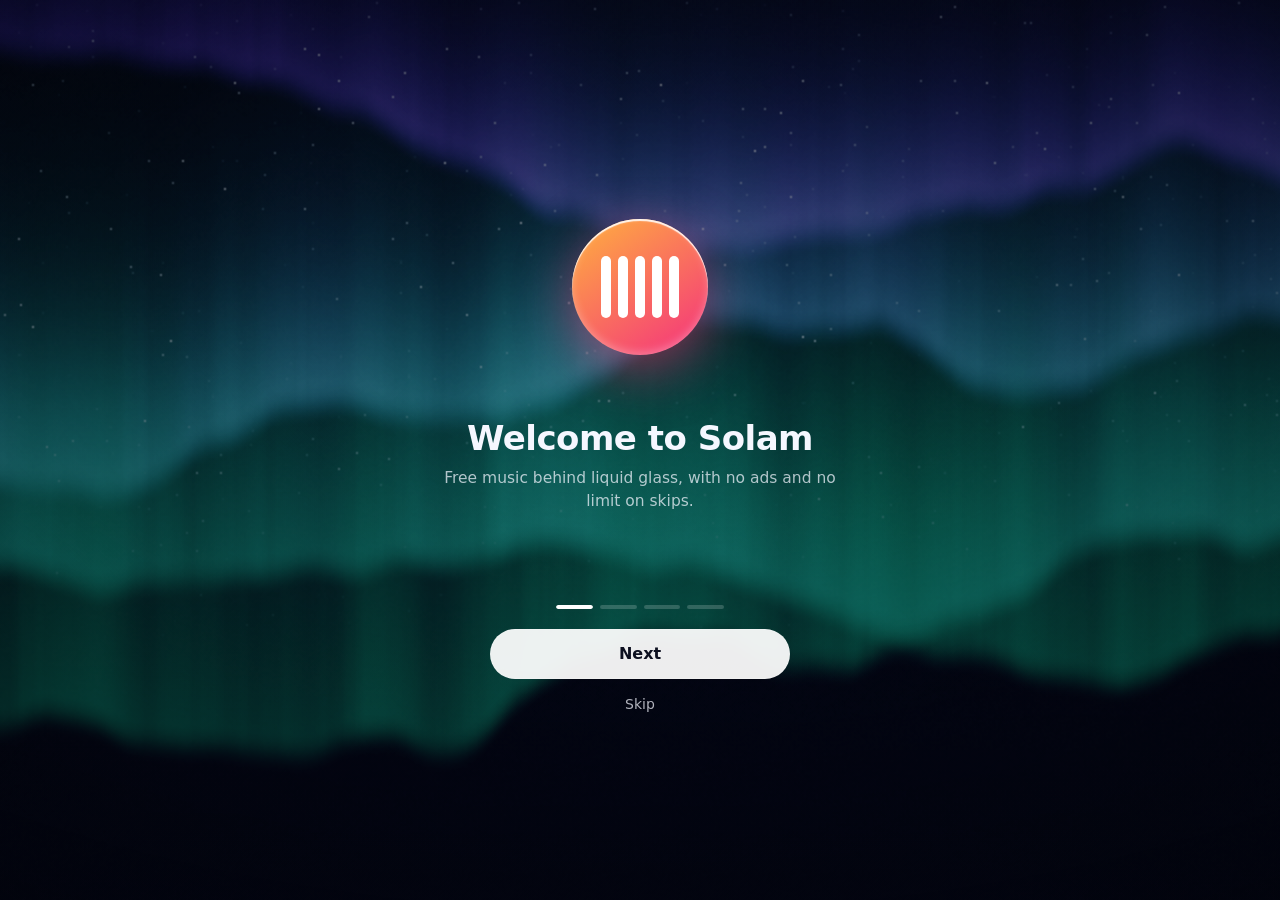
==== commit 02e48a4a: "Solam 0.9.17 beta: AI radio, animated covers, month in music, invites Co-Authored-By: Claude Opus 5." ====
--- a/app/index.html
+++ b/app/index.html
@@ -13,6 +13,10 @@
   <link rel="icon" href="icon.png">
   <link rel="manifest" href="manifest.webmanifest">
   <title>Solam</title>
+  <meta property="og:title" content="Listen on Solam">
+  <meta property="og:description" content="Free music with no ads, for Windows, Android and iPhone.">
+  <meta property="og:image" content="https://v1sion0coder.github.io/solam/og.png">
+  <meta name="twitter:card" content="summary_large_image">
   <link rel="stylesheet" href="styles.css">
   <link rel="stylesheet" href="mobile.css">
 </head>
--- a/app/styles.css
+++ b/app/styles.css
@@ -952,10 +952,10 @@
 
 /* Word by word lyrics */
 .bc-lyrics p.current { color: rgba(255, 255, 255, 0.42); background: none; filter: none; text-shadow: none; }
-.bc-lyrics .word { transition: color 0.2s; }
+.bc-lyrics .word { transition: color 0.35s ease, text-shadow 0.6s ease; }
 .bc-lyrics p.past .word { color: inherit; }
-.bc-lyrics p.current .word.said { color: #fff; }
-.bc-lyrics p.current .word.saying { color: transparent; background: linear-gradient(90deg, #fff var(--sweep, 0%), rgba(255, 255, 255, 0.42) var(--sweep, 0%)); -webkit-background-clip: text; background-clip: text; }
+.bc-lyrics p.current .word.said { color: #fff; text-shadow: 0 0 18px rgba(255, 255, 255, 0.35); }
+.bc-lyrics p.current .word.saying { color: transparent; background: linear-gradient(90deg, #fff calc(var(--sweep, 0%) - 8%), rgba(255, 255, 255, 0.42) calc(var(--sweep, 0%) + 8%)); -webkit-background-clip: text; background-clip: text; }
 html.calm .bc-lyrics p.current .word { color: #fff; background: none; }
 
 /* The cover melts into a background made from itself. */
@@ -1042,4 +1042,22 @@
 .ai-play { display: block; margin-top: 9px; }
 .ai-state { margin-right: 8px; }
 @media (prefers-reduced-motion: reduce) { .ai-word { animation: none; } }
-.home-hero.searching .mix-button, .home-hero.searching .genre-row, .home-hero.searching .recent-searches { display: none; }
+/* While results show, the chips stay hidden even with the keyboard open, so the list never jumps under a finger. */
+.home-hero.searching .mix-button, .home-hero.searching .genre-row, .home-hero.searching .recent-searches, .home-hero.searching:focus-within .recent-searches:not(:empty) { display: none; }
+
+/* Home: mix and radio */
+.mix-row { display: flex; flex-wrap: wrap; gap: 8px; margin: 12px 0 2px; }
+.mix-row .mix-button { margin: 0; }
+.home-hero.searching .mix-row { display: none; }
+.radio-moods { margin: 12px 0; }
+.radio-own { display: flex; gap: 8px; }
+.radio-own .field { flex: 1; min-width: 0; }
+
+/* Animated song covers */
+#np-art { position: relative; }
+#np-art .cover-video { position: absolute; inset: 0; width: 100%; height: 100%; object-fit: cover; pointer-events: none; }
+.bc-art .cover-video { position: absolute; object-fit: cover; border-radius: 8%; pointer-events: none; -webkit-mask-image: radial-gradient(closest-side, #000 74%, rgba(0, 0, 0, 0.55) 90%, transparent 100%); mask-image: radial-gradient(closest-side, #000 74%, rgba(0, 0, 0, 0.55) 90%, transparent 100%); }
+.track video, .quick-tile video, .tile-art video { object-fit: cover; background: rgba(255, 255, 255, 0.12); }
+.track video { width: 44px; height: 44px; border-radius: 9px; }
+.quick-tile video { flex: none; width: 52px; height: 52px; }
+.tile-art video { width: 100%; height: 100%; }
--- a/app/mobile.css
+++ b/app/mobile.css
@@ -143,3 +143,5 @@
 .stat-card { padding: 11px; }
 .stat-card strong { font-size: 21px; }
 .stat-card span { font-size: 11.5px; }
+.track video { width: 48px; height: 48px; border-radius: 10px; }
+.quick-tile video { width: 46px; height: 46px; }
